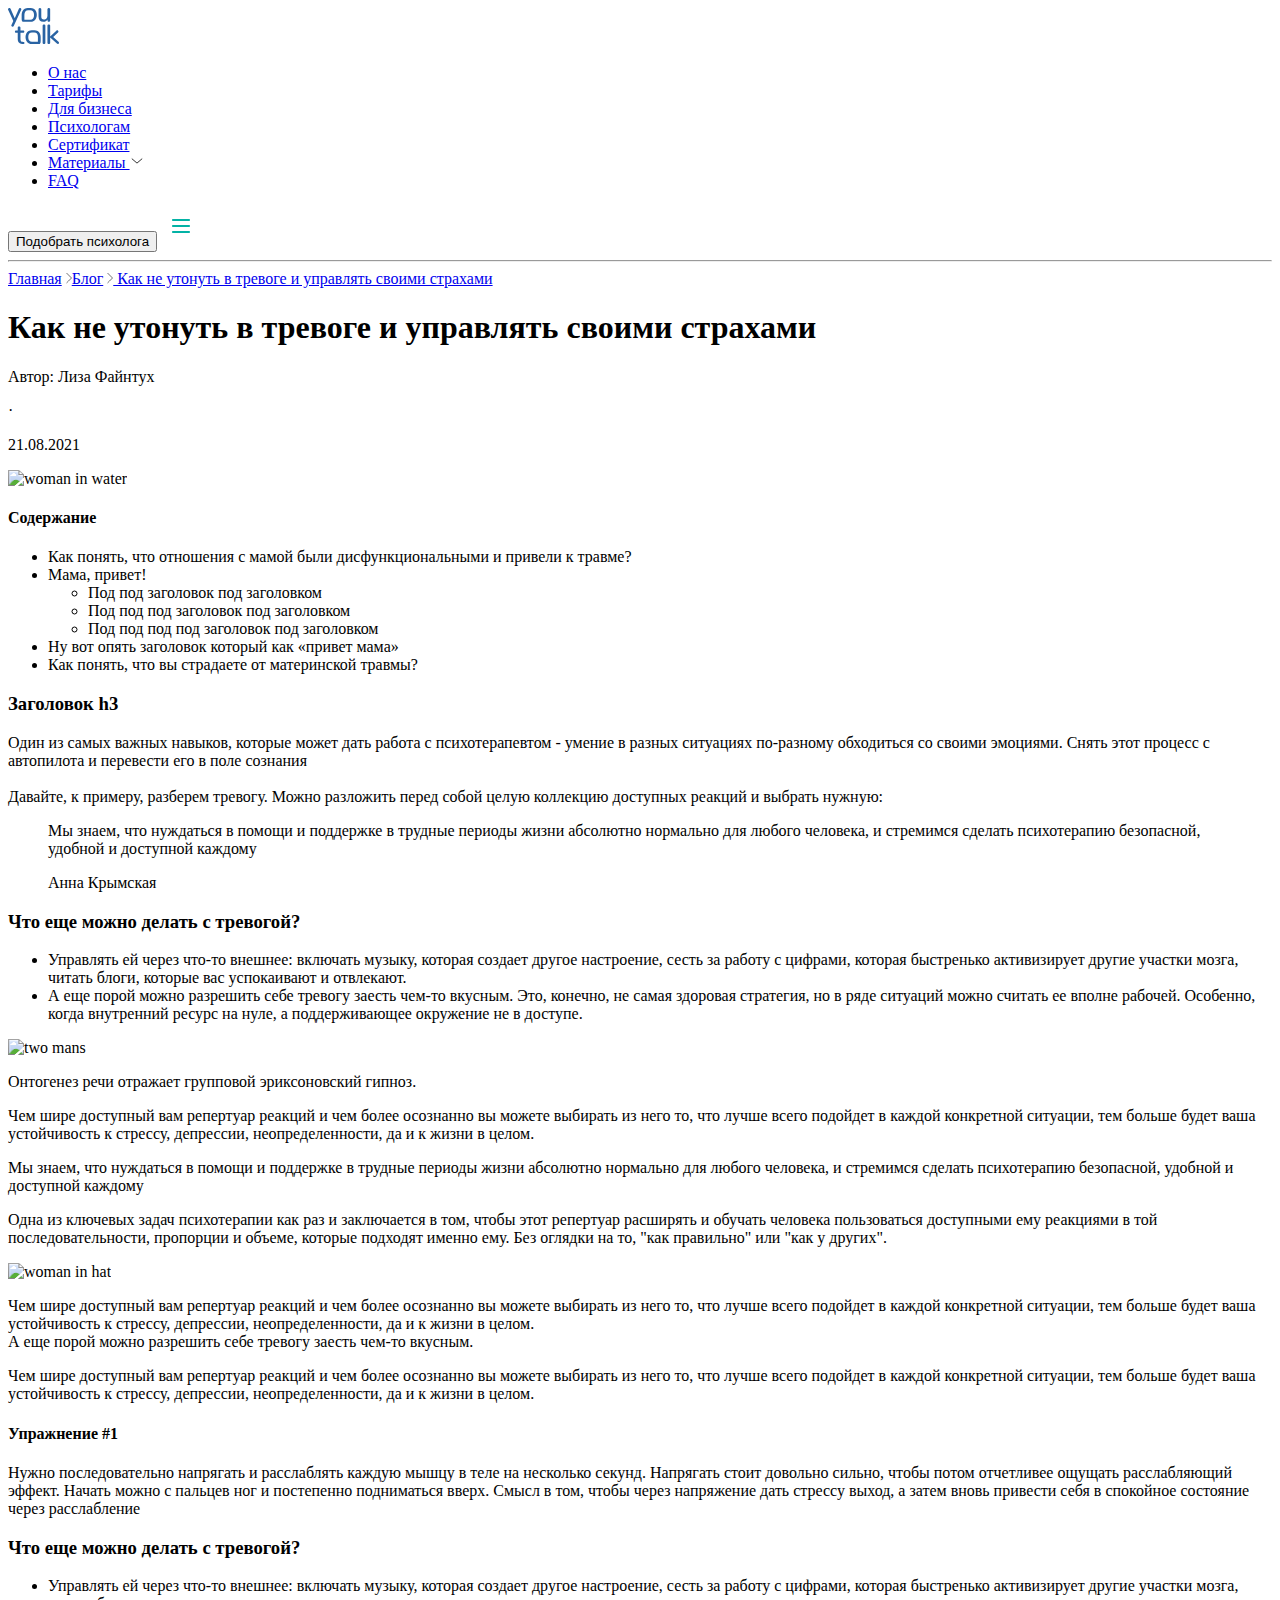
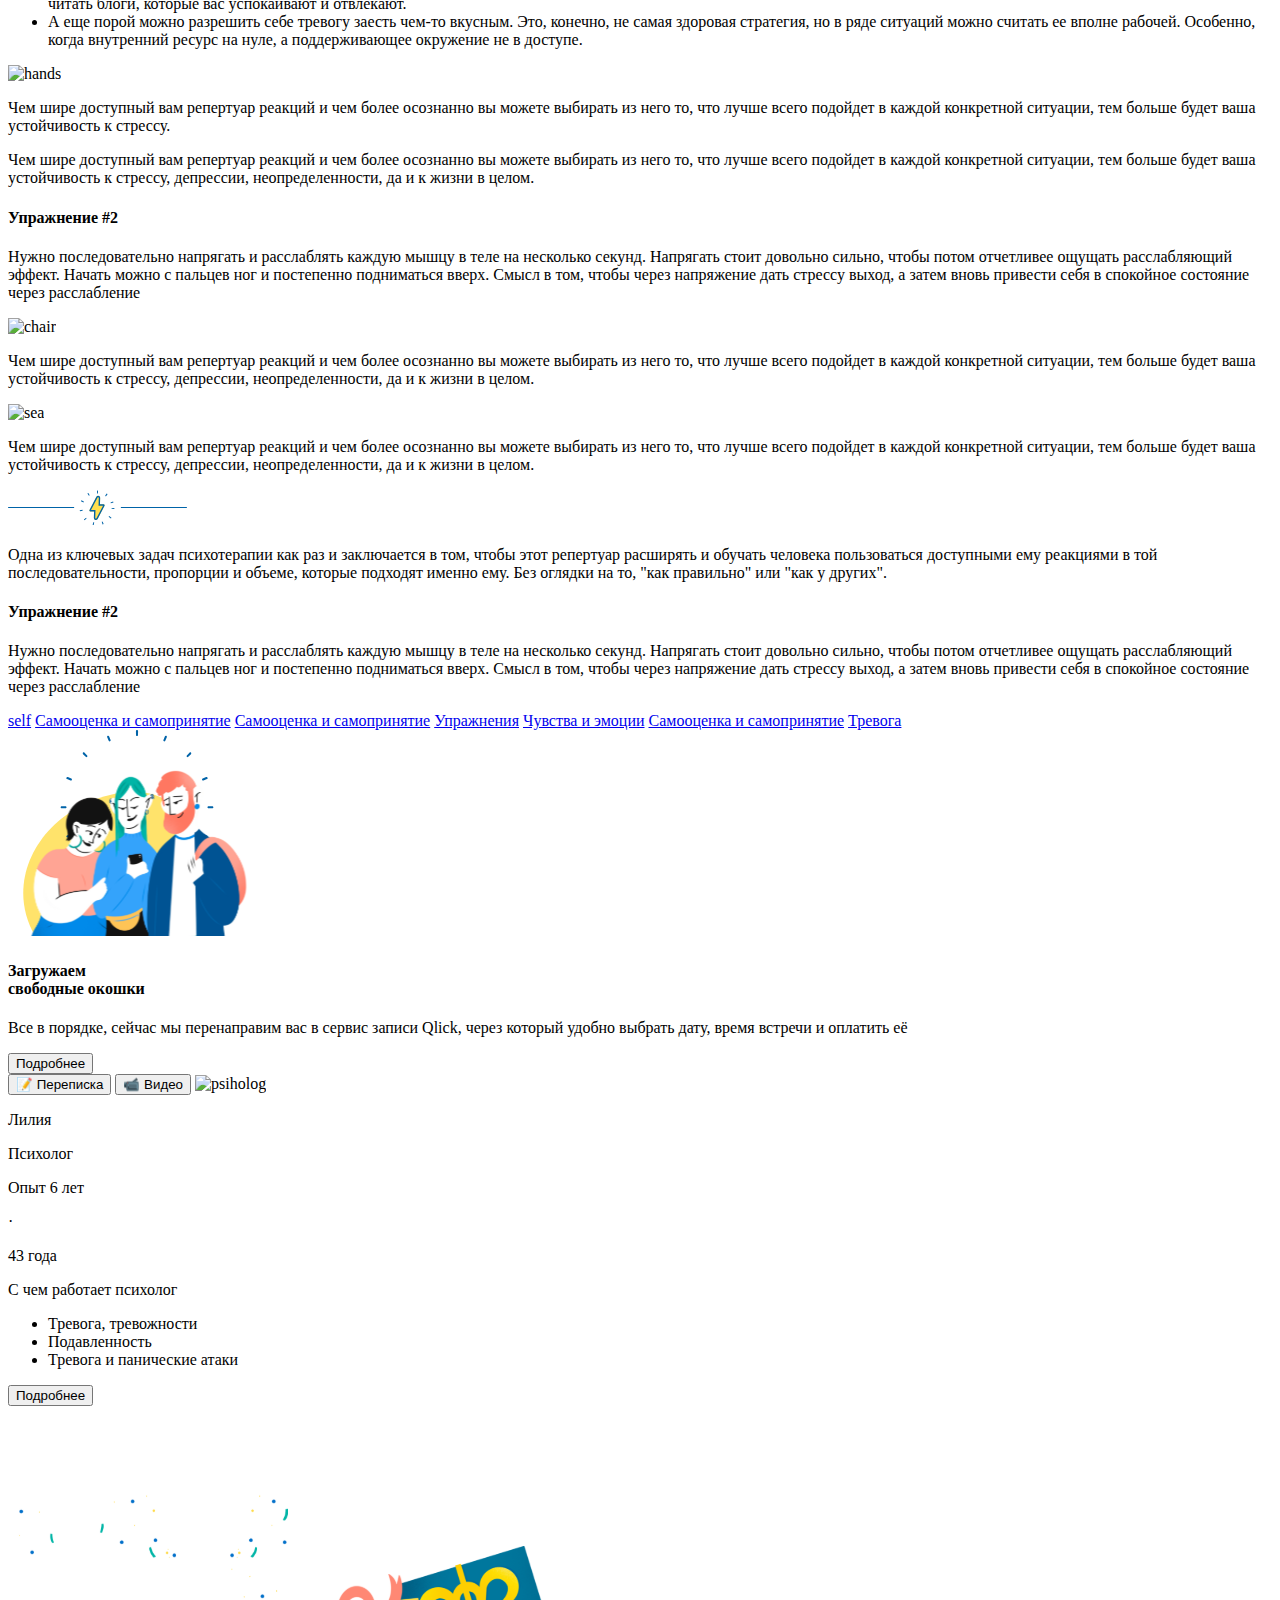
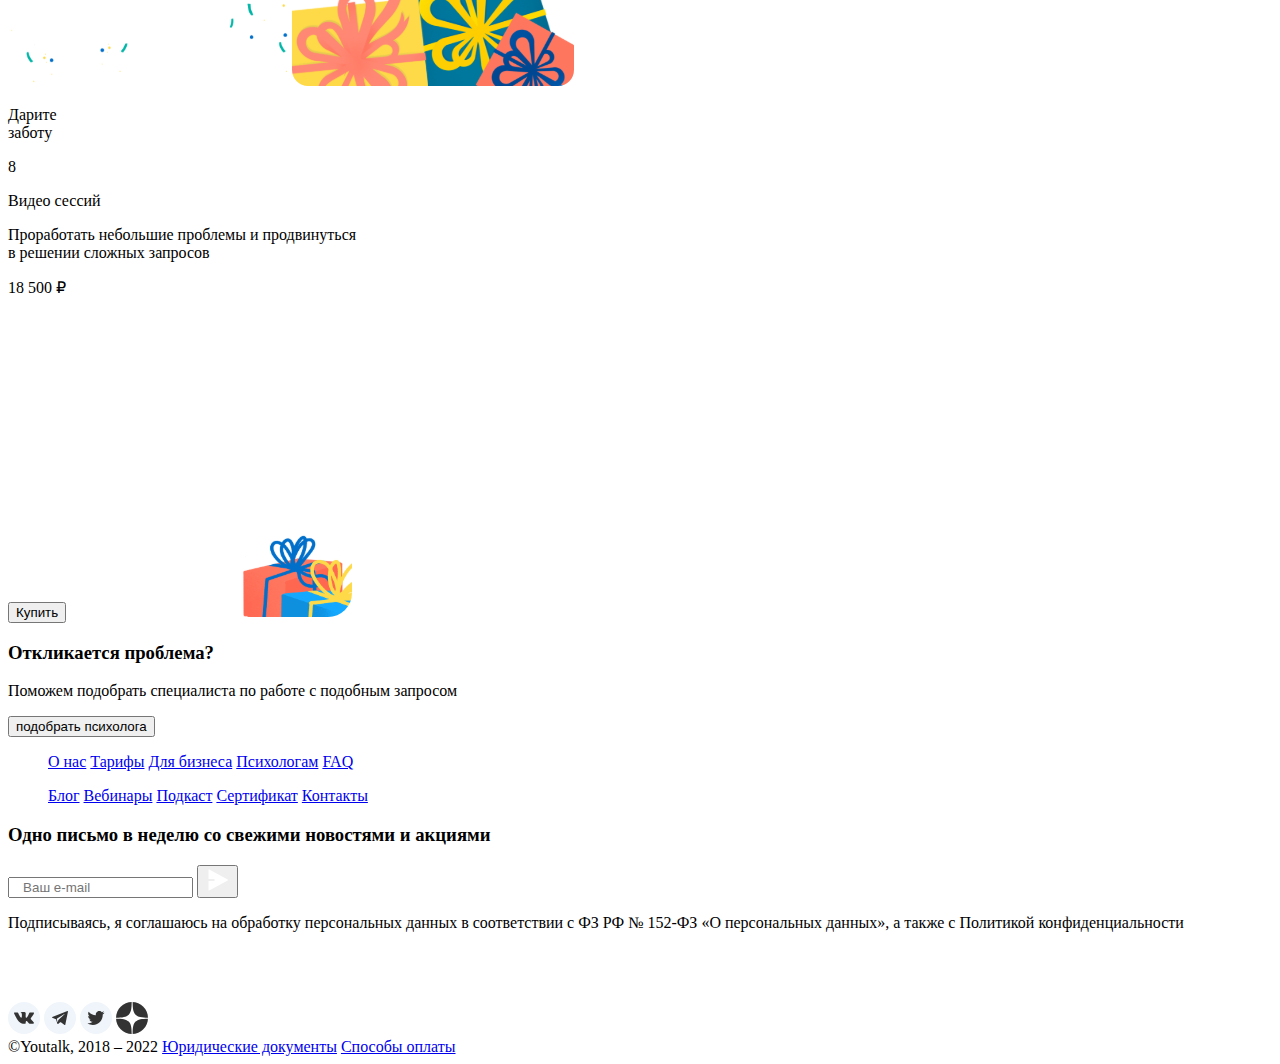
==== pages/statya.html @ c56536a3 "Add files via upload" ====
<!DOCTYPE html>
<html lang="ru">
<head>
    <meta charset="UTF-8" />
    <title>Статья</title>
    <link rel="stylesheet" href="../css/statya.css">
                                            <!--шрифт-->
    <link rel="preconnect" href="https://fonts.googleapis.com">
    <link rel="preconnect" href="https://fonts.gstatic.com" crossorigin>
    <link href="https://fonts.googleapis.com/css2?family=Montserrat:ital,wght@0,100..900;1,100..900&display=swap" rel="stylesheet">
    <meta name="viewport" content="width=device-width, initial-scale=1">
</head>
<body class="layout">
    <div class="header">
        <div class="header__left">
            <a class="header__left-logo" href="index.html"><img src="../images/logo.svg" alt="logo"></a>
        </div>
            <nav class="header__middle">
            <ul class="header__middle-nav">
                <li class="header__middle-active"><a class="header__middle-link" href="#">О нас</a>
                <li class="header__middle-active"><a class="header__middle-link" href="#">Тарифы</a>
                <li class="header__middle-active"><a class="header__middle-link" href="#">Для бизнеса</a>
                <li class="header__middle-active"><a class="header__middle-link" href="#">Психологам</a>
                <li class="header__middle-active"><a class="header__middle-link" href="#">Сертификат</a>
                <li class="header__middle-active"><a class="header__middle-link" href="#">Материалы <img src="../images/morearrow.svg" alt="arrowdown"></a>
                <li class="header__middle-active"><a class="header__middle-link" href="#">FAQ</a>
            </ul>
            </nav>
        <div class="header__right">
            <button class="header__right-buttondesktop">Подобрать психолога</button>
            <img class="header__right-burger" src="../images/headerbutton-right.svg" alt="burger" href="#">
        </div>
    </div>
        <hr class="header__line-hr">
    
                                            <!--Основной контент-->
    <main class="mainblock">
        <div class="mainblock__left">
            <div class="mainblock__chosedpage">
                <a class="mainblock__chosedpage-link" href="#">Главная</a> <img class="mainblock__chosedpage-arrow" src="../images/arrow.svg" alt="arrow"><a class="mainblock__chosedpage-link" href="#">Блог</a> <img class="mainblock__chosedpage-arrow" src="../images/arrow.svg" alt="arrow"><a class="mainblock__chosedpage-link" href="#"> Как не утонуть в тревоге и управлять своими страхами</a>
                </div>
                <h1 class="mainblock__title">Как не утонуть в тревоге и управлять своими страхами</h1>
                <div class="mainblock__author-date"><p class="mainblock__author">Автор: Лиза Файнтух</p>&middot;<p class="mainblock__date">21.08.2021</p></div>
                <img class="mainblock__image-big" src="https://s3-alpha-sig.figma.com/img/b7dc/ad34/9157d46c6d119db1539be8ec7f399305?Expires=1737936000&Key-Pair-Id=APKAQ4GOSFWCVNEHN3O4&Signature=MaXe4kI48MOLusGzrpqMV09dfLAtDIn9Ypi-tlJaXKX1hdBeKm~NU2KPK5ReN4MmIrsgSlzJ16olAntjgfHMU9DfdBqUTJHBfMz79FjBKJryUAC1vlWZQwj8r4sntdN-eEY4PQRfW4A7Xt2owKxszsqH7Rh~cFqtzUuuAi5fJW6HyddvkqEZrDMfn~M7o8W~cC6gXaM4ISZ2c4FCqy~lqdmZhPiVToW7bqSZHO9SQeD4PoU9g6fWEK0QL9MaTiyKAgJilA-WvhlqFTGLmdr72MeU-lkm~Ra11FMhR1MfnovPeH-EnV6NnKx-f0h-eT~78a703XEUr-XOiZc1QGG3PA__" alt="woman in water">
                <div class="mainblock__list">
                    <h4 class="mainblock__list-title">Содержание</h4>
                    <ul class="mainblock__list-items">
                        <li class="mainblock__list-item">Как понять, что отношения с мамой были дисфункциональными и привели к травме?</li>
                        <li class="mainblock__list-item">Мама, привет!</li>
                        <ul class="mainblock__list-items-low">
                            <li class="mainblock__list-item-low">Под под заголовок под заголовком</li>
                                <li class="mainblock__list-item-low">Под под под заголовок под заголовком</li>
                                    <li class="mainblock__list-item-low">Под под под под заголовок под заголовком</li>
                        </ul>
                        <li class="mainblock__list-item">Ну вот опять заголовок который как «привет мама»</li>
                        <li class="mainblock__list-item">Как понять, что вы страдаете от материнской травмы?</li>
                    </ul>
                </div>
                <div class="mainblock__textblock1">
                    <h3 class="mainblock__textblock-title">Заголовок h3</h3>
                    <p class="mainblock__text">Один из самых важных навыков, которые может дать работа с психотерапевтом - умение в разных ситуациях по-разному обходиться со своими эмоциями.  Снять этот процесс с автопилота и перевести его в поле сознания<br><br>Давайте, к примеру, разберем тревогу. Можно разложить перед собой целую коллекцию доступных реакций и выбрать нужную:</p>
                </div>
                    <blockquote class="mainblock__quote">
                    <!--<img src="../images/quote.svg" alt="quote" class="mainblock__quote-vector">-->
                    <div class="mainblock__quote-text-author">
                        <p class="mainblock__quote-text">Мы знаем, что нуждаться в помощи и поддержке в трудные периоды жизни абсолютно нормально для любого человека, и стремимся сделать психотерапию безопасной, удобной и доступной каждому</p>
                        <p class="mainblock__quote-author">Анна Крымская</p>
                    </div>
                    </blockquote>
                <div class="mainblock__textblock2">
                    <h3 class="mainblock__textblock-title">Что еще можно делать с тревогой?</h3>
                    <ul class="mainblock__textblock-list">
                        <li class="mainblock__textblock-list-item">Управлять ей через что-то внешнее: включать музыку, которая создает другое настроение, сесть за работу с цифрами, которая быстренько активизирует другие участки мозга, читать блоги, которые вас успокаивают и отвлекают.</li>
                        <li class="mainblock__textblock-list-item">А еще порой можно разрешить себе тревогу заесть чем-то вкусным. Это, конечно, не самая здоровая стратегия, но в ряде ситуаций можно считать ее вполне рабочей. Особенно, когда внутренний ресурс на нуле, а поддерживающее окружение не в доступе.</li>
                    </ul>
                </div>
                <div class="mainblock__imageblock">
                    <img class="mainblock__image-big" src=https://s3-alpha-sig.figma.com/img/5e06/6272/45bb311e38b3a59d87aed3ae396ac101?Expires=1737936000&Key-Pair-Id=APKAQ4GOSFWCVNEHN3O4&Signature=YudC7Z-IfA7eCzWc4mh88mKteo0-n8pYOtRsqChLsx1B5WC~qlH~UJhOgaMsk~XzaMky5wf4Kg0ISZvIbwmrKX0cgVe1PTmbDbcmFK6P1k9MHlLglIu-lch8yYfy6L0dBbrOBYKKJnw6JWQpeRpXMIlEJuuIjiSSSOLUf5Tn02qhHX5fpDajCczjCpGYSFjLKUJRS4psq7WKAnVK7D9uXAfFB~2mStG48hi5pOroFV552tEflHYQLlZQP~PUvVcRyEdbLFhSSmTRNvY0Ehg21h-7Ge1KPWw~TveS8fzlLDS9j1TFYpXVciUvrjhf6VFe0k1oVsooFk5u12jDPwOGpg__ alt="two mans">
                    <p class="mainblock__imageblock-under">Онтогенез речи отражает групповой эриксоновский гипноз.</p>
                </div>
            <div class="mainblock__bigblock">
                <p>Чем шире доступный вам репертуар реакций и чем более осознанно вы можете выбирать из него то, что лучше всего подойдет в каждой конкретной ситуации, тем больше будет ваша устойчивость к стрессу, депрессии, неопределенности, да и к жизни в целом.</p>
                <div class="mainblock__bigblock-withbackground">
                    <p class="mainblock__bigblock-withbackground-text">Мы знаем, что нуждаться в помощи и поддержке в трудные периоды жизни абсолютно нормально для любого человека, и стремимся сделать психотерапию безопасной, удобной и доступной каждому</p>
                </div>
                <p>Одна из ключевых задач психотерапии как раз и заключается в том, чтобы этот репертуар расширять и обучать человека пользоваться доступными ему реакциями в той последовательности, пропорции и объеме, которые подходят именно ему. Без оглядки на то, "как правильно" или "как у других".</p>
                <div class="mainblock__bigblock-imagetext">
                    <img class="mainblock__bigblock-imagetext-image" src="https://s3-alpha-sig.figma.com/img/258b/c611/daedaf1b11e93944e3f66504bb646368?Expires=1737936000&Key-Pair-Id=APKAQ4GOSFWCVNEHN3O4&Signature=Tp39RVFBjEzwq1M-~G8-OsKy40NE35HfWCB7kf3shrrl6zZWNbYvSn2Mfp9W2eChgYgYOuinrBA0ks~bUyct~5kOEPIrI8dkuB8lXsp7YbqWpSjw6zMs6paAqIfoeWMrwVU2a7kImr0SBah2dMTCY7BtzgOoqPOMllXLK4bFUN~9fC1HrjXP06BpR18jNRDOGjwP9aYrwFBcHS2x2sORXOkR~sSi1EnKCNc~E9PU9gUyLrhzcTvJCwfsG-40NagZ4Nq~8oxFmbfHEaWbs2HFrh5kt~LSazQRPpS4cPinHO7JC0baoS5xcLfg4Qc3pRv1IuO1Gz8qBmq03YHi~qCHZA__" alt="woman in hat">
                    <p>Чем шире доступный вам репертуар реакций и чем более осознанно вы можете выбирать из него то, что лучше всего подойдет в каждой конкретной ситуации, тем больше будет ваша устойчивость к стрессу, депрессии, неопределенности, да и к жизни в целом.<br>А еще порой можно разрешить себе тревогу заесть чем-то вкусным.</p>
                </div>
                <p>Чем шире доступный вам репертуар реакций и чем более осознанно вы можете выбирать из него то, что лучше всего подойдет в каждой конкретной ситуации, тем больше будет ваша устойчивость к стрессу, депрессии, неопределенности, да и к жизни в целом.</p>
                <div class="mainblock__bigblock-exercise">
                    <h4 class="mainblock__bigblock-exercise-title">Упражнение #1</h4>
                    <p>Нужно последовательно напрягать и расслаблять каждую мышцу в теле на несколько секунд. Напрягать стоит довольно сильно, чтобы потом отчетливее ощущать расслабляющий эффект. Начать можно с пальцев ног и постепенно подниматься вверх. Смысл в том, чтобы через напряжение дать стрессу выход, а затем вновь привести себя в спокойное состояние через расслабление</p>
                </div>    
                <div class="mainblock__textblock2">
                    <h3 class="mainblock__textblock-title">Что еще можно делать с тревогой?</h3>
                    <ul class="mainblock__textblock-list">
                        <li class="mainblock__textblock-list-item">Управлять ей через что-то внешнее: включать музыку, которая создает другое настроение, сесть за работу с цифрами, которая быстренько активизирует другие участки мозга, читать блоги, которые вас успокаивают и отвлекают.</li>
                        <li class="mainblock__textblock-list-item">А еще порой можно разрешить себе тревогу заесть чем-то вкусным. Это, конечно, не самая здоровая стратегия, но в ряде ситуаций можно считать ее вполне рабочей. Особенно, когда внутренний ресурс на нуле, а поддерживающее окружение не в доступе.</li>                        </ul>
                </div>
                <div class="mainblock__bigblock-imagetext">
                    <img class="mainblock__bigblock-imagetext-image" src="https://s3-alpha-sig.figma.com/img/c729/bc0b/e4df8dd6ab85b3e9bbf4c4f039c334bd?Expires=1737936000&Key-Pair-Id=APKAQ4GOSFWCVNEHN3O4&Signature=ol2ACowLO6GIRjeOYXwKeroSyLO4yfoSEWq1LxD~f8tKVzmMRpXRzFBL5P8kLVhmq~gSK3vbbjsHzUJ~7w3l06PVip7ewiEq9iT-fZkYV4Ay3b5ovJS2OsaTw2TiW-QFTUDhzptBE7jua~riTZwAXT5ji2-QElSbvH6u3FXCYfyC1KRCEv1AcIBeg9p09lujqA9o9hq3l0KLMYOBHQP0NUiDvn~JofrCKkCINRQnJq878ld-go0ien2KlWQxpTDHmBhU9iPg2QwEAu7t8GEdfIDc8x2eQMm5XjpYFub4DOTvesARBtTup~pFG9A7ThI-RLHEHkKg0oOAtUpHpdCovA__" alt="hands">
                    <p>Чем шире доступный вам репертуар реакций и чем более осознанно вы можете выбирать из него то, что лучше всего подойдет в каждой конкретной ситуации, тем больше будет ваша устойчивость к стрессу.</p>
                </div>
                <p>Чем шире доступный вам репертуар реакций и чем более осознанно вы можете выбирать из него то, что лучше всего подойдет в каждой конкретной ситуации, тем больше будет ваша устойчивость к стрессу, депрессии, неопределенности, да и к жизни в целом.</p>
                <div class="mainblock__bigblock-exercise">
                    <h4 class="mainblock__bigblock-exercise-title">Упражнение #2</h4>
                    <p>Нужно последовательно напрягать и расслаблять каждую мышцу в теле на несколько секунд. Напрягать стоит довольно сильно, чтобы потом отчетливее ощущать расслабляющий эффект. Начать можно с пальцев ног и постепенно подниматься вверх. Смысл в том, чтобы через напряжение дать стрессу выход, а затем вновь привести себя в спокойное состояние через расслабление</p>
                </div>
                <div class="mainblock__bigblock-imagetext2">
                    <div class="mainblock__bigblock-imagetext2-contaner">
                        <img class="mainblock__bigblock-imagetext2-image" src="https://s3-alpha-sig.figma.com/img/d23c/63bc/20f5d70c753b9c7fe51259bb4720c0fc?Expires=1737936000&Key-Pair-Id=APKAQ4GOSFWCVNEHN3O4&Signature=UHirLVvRh8CaAJ-veYvF5h5ABYDJGuJgvweNjrMS4qGJVQlbq~1wePYM-27Q1k8LnZr06jq892Ntum~Ha6WLWOqYhi1FdtFcLUtE4DzsbvMX1Q8BhQs45YsrWJl2XSeBk0BipudHFSr68ysJVr6M-7mBqXNDwC2DIl~zSFJP05NkxIArOt2cDF-NanFsDpK66MjlsngkCRaqx9K5Cgs4lXL61Gy80oIoOKx-7AdB8lY4~uW5LEMXQa-YTYR3PasmiAbRhvHsMO9lYJbz-sAM7IPAZYIjTre5PPMB6a7O5craBzvifoPNaynOv7y52S50YmhmvgCsZs0Cy3zBNRe5ww__" alt="chair">
                        <p>Чем шире доступный вам репертуар реакций и чем более осознанно вы можете выбирать из него то, что лучше всего подойдет в каждой конкретной ситуации, тем больше будет ваша устойчивость к стрессу, депрессии, неопределенности, да и к жизни в целом.</p>
                    </div>
                    <div class="mainblock__bigblock-imagetext2-contaner">
                        <img class="mainblock__bigblock-imagetext2-image" src="https://s3-alpha-sig.figma.com/img/ee55/756c/477028f1748af55c8f62a86e4b6fc38f?Expires=1737936000&Key-Pair-Id=APKAQ4GOSFWCVNEHN3O4&Signature=[base64]~OP1eoo2S9oLEIHZrA-NNIfTEwS5w57iuDYXLyHC6imom1EHzJUHic6Hkn33Om~mEIH1CMKy-tz-K4x-Cq4ysYmjk3PUW1EGVixtyaAptoL2it6GB2jZSk-ezA~xQ1gw__" alt="sea">
                        <p>Чем шире доступный вам репертуар реакций и чем более осознанно вы можете выбирать из него то, что лучше всего подойдет в каждой конкретной ситуации, тем больше будет ваша устойчивость к стрессу, депрессии, неопределенности, да и к жизни в целом.</p>
                    </div>
                </div>
                <img class="mainblock__bigblock-molniya" src="../images/molniya.svg" alt="molniya">
                <p>Одна из ключевых задач психотерапии как раз и заключается в том, чтобы этот репертуар расширять и обучать человека пользоваться доступными ему реакциями в той последовательности, пропорции и объеме, которые подходят именно ему. Без оглядки на то, "как правильно" или "как у других".</p>
                <div class="mainblock__bigblock-exercise" id="mainblock__bigblock-exercise2">
                    <h4 class="mainblock__bigblock-exercise-title">Упражнение #2</h4>
                    <p>Нужно последовательно напрягать и расслаблять каждую мышцу в теле на несколько секунд. Напрягать стоит довольно сильно, чтобы потом отчетливее ощущать расслабляющий эффект. Начать можно с пальцев ног и постепенно подниматься вверх. Смысл в том, чтобы через напряжение дать стрессу выход, а затем вновь привести себя в спокойное состояние через расслабление</p>
                </div>
                <div class="mainblock__bigblock-categories-contaner">
                    <a class="mainblock__bigblock-categories" href="#">self</a>
                    <a class="mainblock__bigblock-categories" href="#">Самооценка и самопринятие</a>
                    <a class="mainblock__bigblock-categories" href="#">Самооценка и самопринятие</a>
                    <a class="mainblock__bigblock-categories" href="#">Упражнения</a>
                    <a class="mainblock__bigblock-categories" href="#">Чувства и эмоции</a>
                    <a class="mainblock__bigblock-categories" href="#">Самооценка и самопринятие</a>
                    <a class="mainblock__bigblock-categories" href="#">Тревога</a>
                </div>
            </div>
        </div>
        <div class="mainblock__right">
            <div class="mainblock__right-side-container">
                <div class="mainblock__right-side1">
                    <div class="mainblock__right-side1-container">
                    <img class="mainblock__right-side1-image" src="../images/sidebarhumans.svg" alt="sidebar humans vector">
                    <div class="mainmlock__right-side1-textblock">
                        <h4 class="mainblock__right-side1-title">Загружаем<br>свободные окошки</h4>
                        <p>Все в порядке, сейчас мы перенаправим вас в сервис записи Qlick, через который удобно выбрать дату,  время встречи и оплатить её</p>
                    </div>
                    <button class="mainblock__right-side1-button">Подробнее</button>
                </div>
                </div>    
                <div class="mainblock__right-side2">
                    <button class="mainblock__right-side2-topbutton-1">&#128221; Переписка</button>
                    <button class="mainblock__right-side2-topbutton-2">	&#128249; Видео</button>
                    <img class="mainblock__right-side2-image" src="https://s3-alpha-sig.figma.com/img/20ac/c47b/ecd196f9fa68245668cc21c078b433cb?Expires=1737936000&Key-Pair-Id=APKAQ4GOSFWCVNEHN3O4&Signature=Y6~odbDGRUH4LFO8x1Hdj~9YvFE5Ray1nchNciqYh03Q1fj3ePTfMDu2wgJt8-7dw3RalcN1upID1sDdk0f-xTO1S4DONH1VCrLudzMu7NTy19gTk4Mla3ReVyuJeIrI4vMaZadRFEGnMzhUHaT2g95xI8nvflbGBVS~1~yLYu~EBjLvdPvFIZLVcOjc7j2-Km8qnVuJvRMXK-VgeT5fLLN7rUaeY17nurfzfX82U4SYYF-gOcQfsc9InDjaF5lYJwQw5pPVhBWZA40KMdVwOqFJEpS~yZ8zq3mwvZUnqH6PE1Vj06f7agj2W2BRyOK~6HKcLx8f-M8KcGSOXDbjqQ__" alt="psiholog">
                        <p class="mainblock__right-side2-name">Лилия</p>
                        <p class="mainblock__right-side2-role">Психолог</p>
                        <div class="mainblock__right-side2-experience-container"><p class="mainblock__right-side2-experience">Опыт 6 лет</p>&middot;<p class="mainblock__right-side2-experience">43 года</p></div>
                    <div class="mainblock__right-side2-list">
                        <p class="mainblock__right-side2-list-title">С чем работает психолог</p>
                        <ul class="mainblock__right-side2-list-items">
                            <li class="mainblock__right-side2-list-item">Тревога, тревожности</li>
                            <li class="mainblock__right-side2-list-item">Подавленность</li>
                            <li class="mainblock__right-side2-list-item">Тревога и панические атаки</li>
                        </ul>
                    </div>
                    <button class="mainblock__right-side2-button">Подробнее</button>
                </div>
                <div class="mainblock__right-side3">
                    <img class="mainblock__right-side3-image1" src="../images/sidekonfiti.svg" alt="konfiti">
                    <img class="mainblock__right-side3-image2" src="../images/presentssidetop.svg" alt="presents">
                    <p class="mainblock__right-side3-text">Дарите<br>заботу</p>
                </div>
                <div class="mainblock__right-side4">
                    <div class="mainblock__right-side4-container">
                        <div class="mainblock__right-side4-titleinline"><p class="mainblock__right-side4-8">8</p><p class="mainblock__right-side4-title">Видео сессий</p></div>
                        <p class="mainblock__right-side4-text">Проработать небольшие проблемы и продвинуться<br>в решении сложных запросов</p>
                        <p class="mainblock__right-side4-price">18 500 ₽</p>
                        <button class="mainblock__right-side4-button">Купить</button>
                        <img class="mainblock__right-side4-image" src="../images/presentssidelow.svg" alt="presents low">
                    </div>
                </div>
            </div>
        </div>
        <div class="mainblock__form-container">
        <div class="mainblock__form">
            <h3 class="mainblock__form-title">Откликается проблема?</h3>
            <p class="mainblock__form-text">Поможем подобрать специалиста по работе с подобным запросом</p>
            <button class="mainblock__form-button">подобрать психолога</button>
        </div>
        </div>
    </main>
                                            <!--подвал-->
    <footer class="footer">
        <div class="footer__block">
            <div class="footer__grid">
                <div class="footer__grid-nav">
                    <ul class="footer__nav1">
                        <a class="footer__nav-link" href="#">О нас</a>
                        <a class="footer__nav-link" href="#">Тарифы</a>
                        <a class="footer__nav-link" href="#">Для бизнеса</a>
                        <a class="footer__nav-link" href="#">Психологам</a>
                        <a class="footer__nav-link" href="#">FAQ</a>
                    </ul>
                    <ul class="footer__nav2">
                        <a class="footer__nav-link" href="#">Блог</a>
                        <a class="footer__nav-link" href="#">Вебинары</a>
                        <a class="footer__nav-link" href="#">Подкаст</a>
                        <a class="footer__nav-link" href="#">Сертификат</a>
                        <a class="footer__nav-link" href="#">Контакты</a>
                    </ul>
                </div>
                <div class="footer__grid-email">
                    <div class="footer__email">
                        <h3 class="footer__email-title">Одно письмо в неделю со свежими новостями и акциями</h3>
                        <form class="footer__email-inputs">
                            <input class="footer__email-input" name="email" type="email" placeholder="   Ваш e-mail">
                            <button class="footer__email-button" type="button"> <img class="footer__email-button-img" src="../images/emailbutton.svg" alt="button"></button>
                        </form>
                        <p class="footer__email-text">Подписываясь, я соглашаюсь на обработку персональных данных в соответствии с ФЗ РФ № 152-ФЗ «О персональных данных», а также с Политикой конфиденциальности</p>
                    </div>
                </div>
                <div class="footer__grid-socials">
                    <div class="footer__socials">
                        <img class="footer__socials-logo" id="skolkovo" src="../images/skolkovo.svg" alt="skolkovo" href="#">
                        <div class="footer__socials-icons">
                        <img class="footer__socials-logo" src="../images/vk.svg" alt="vk" href="#">
                        <img class="footer__socials-logo" src="../images/tg.svg" alt="telegram" href="#">
                        <img class="footer__socials-logo" src="../images/twit.svg" alt="twitter" href="#">
                        <img class="footer__socials-logo" src="../images/dzen.svg" alt="dzen" href="#">
                    </div>       
                </div>
            </div>
            <div class="footer__copyright">
                    <a class="footer__copyright-link">©Youtalk, 2018 – 2022</a>
                    <a class="footer__copyright-link" href="#">Юридические документы</a>
                    <a class="footer__copyright-link" href="#">Способы оплаты</a>
            </div>
        </div>
    </footer>
</body>
</html>
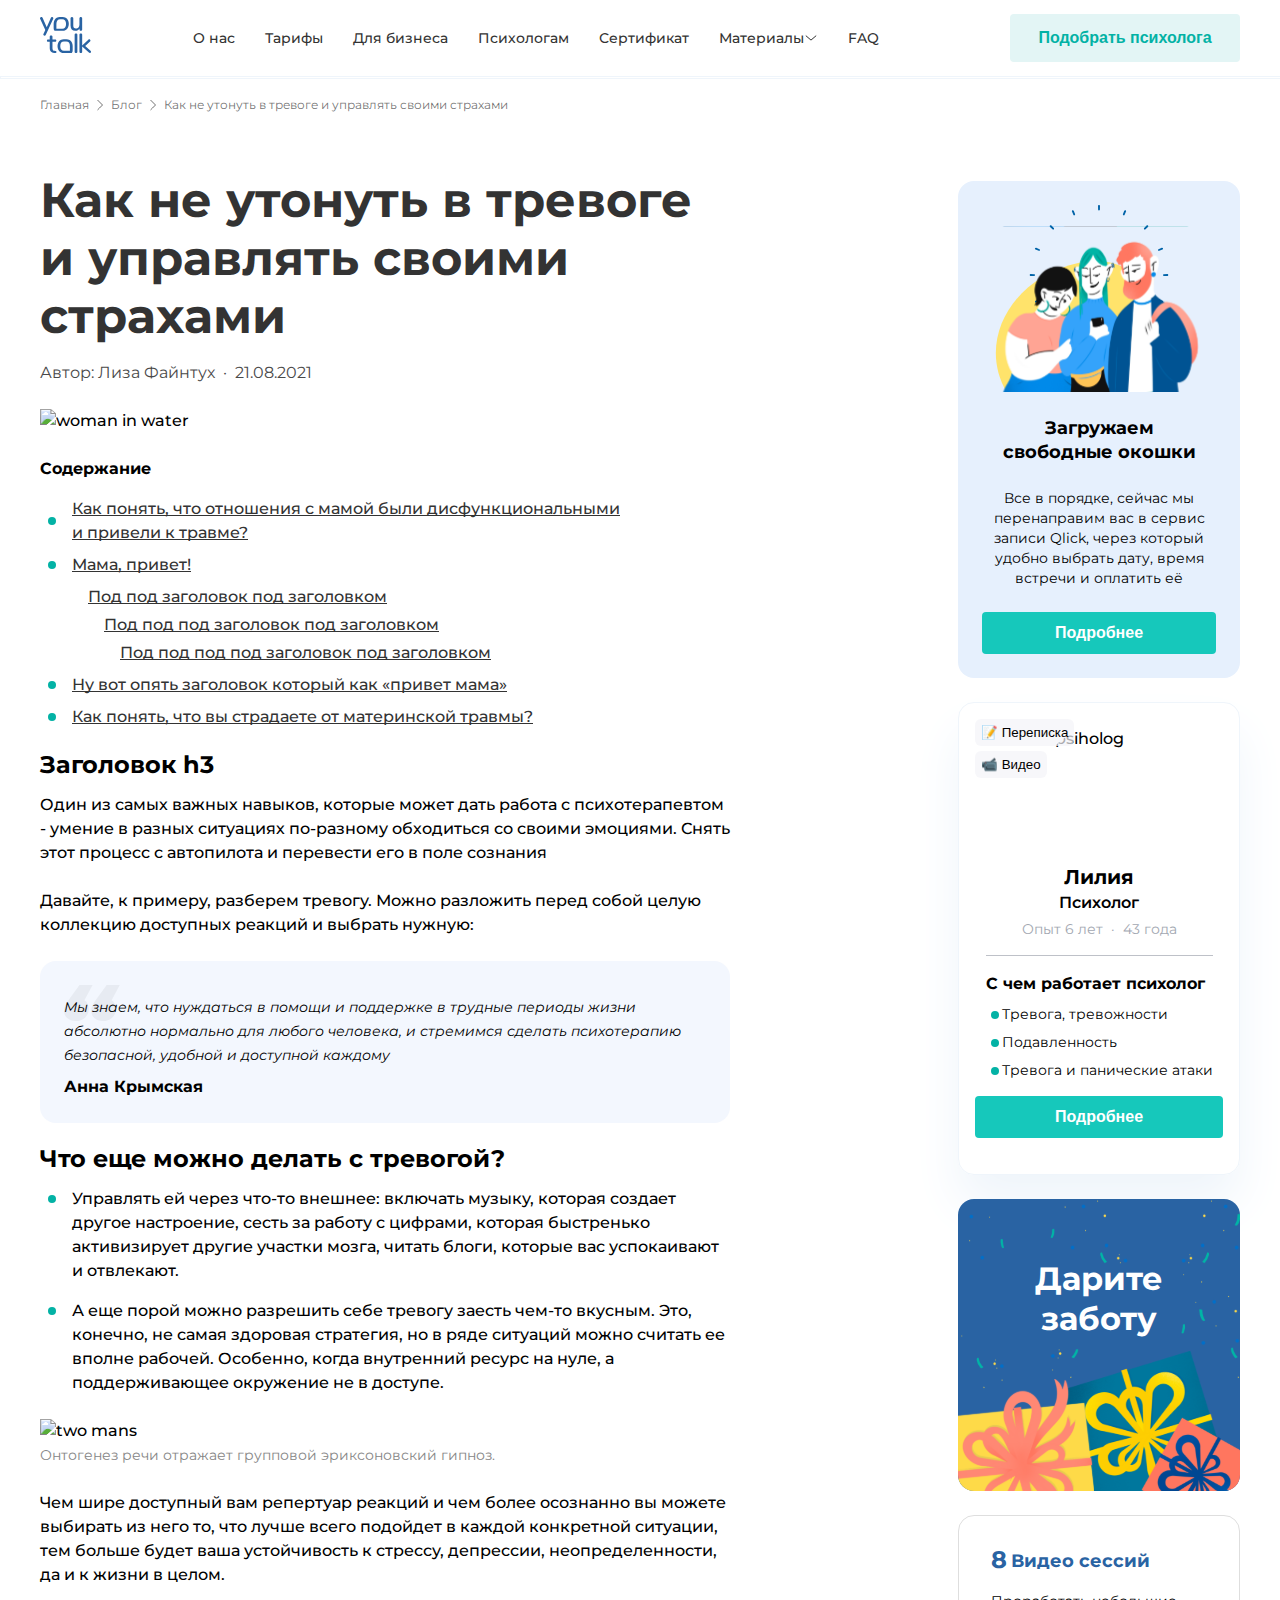
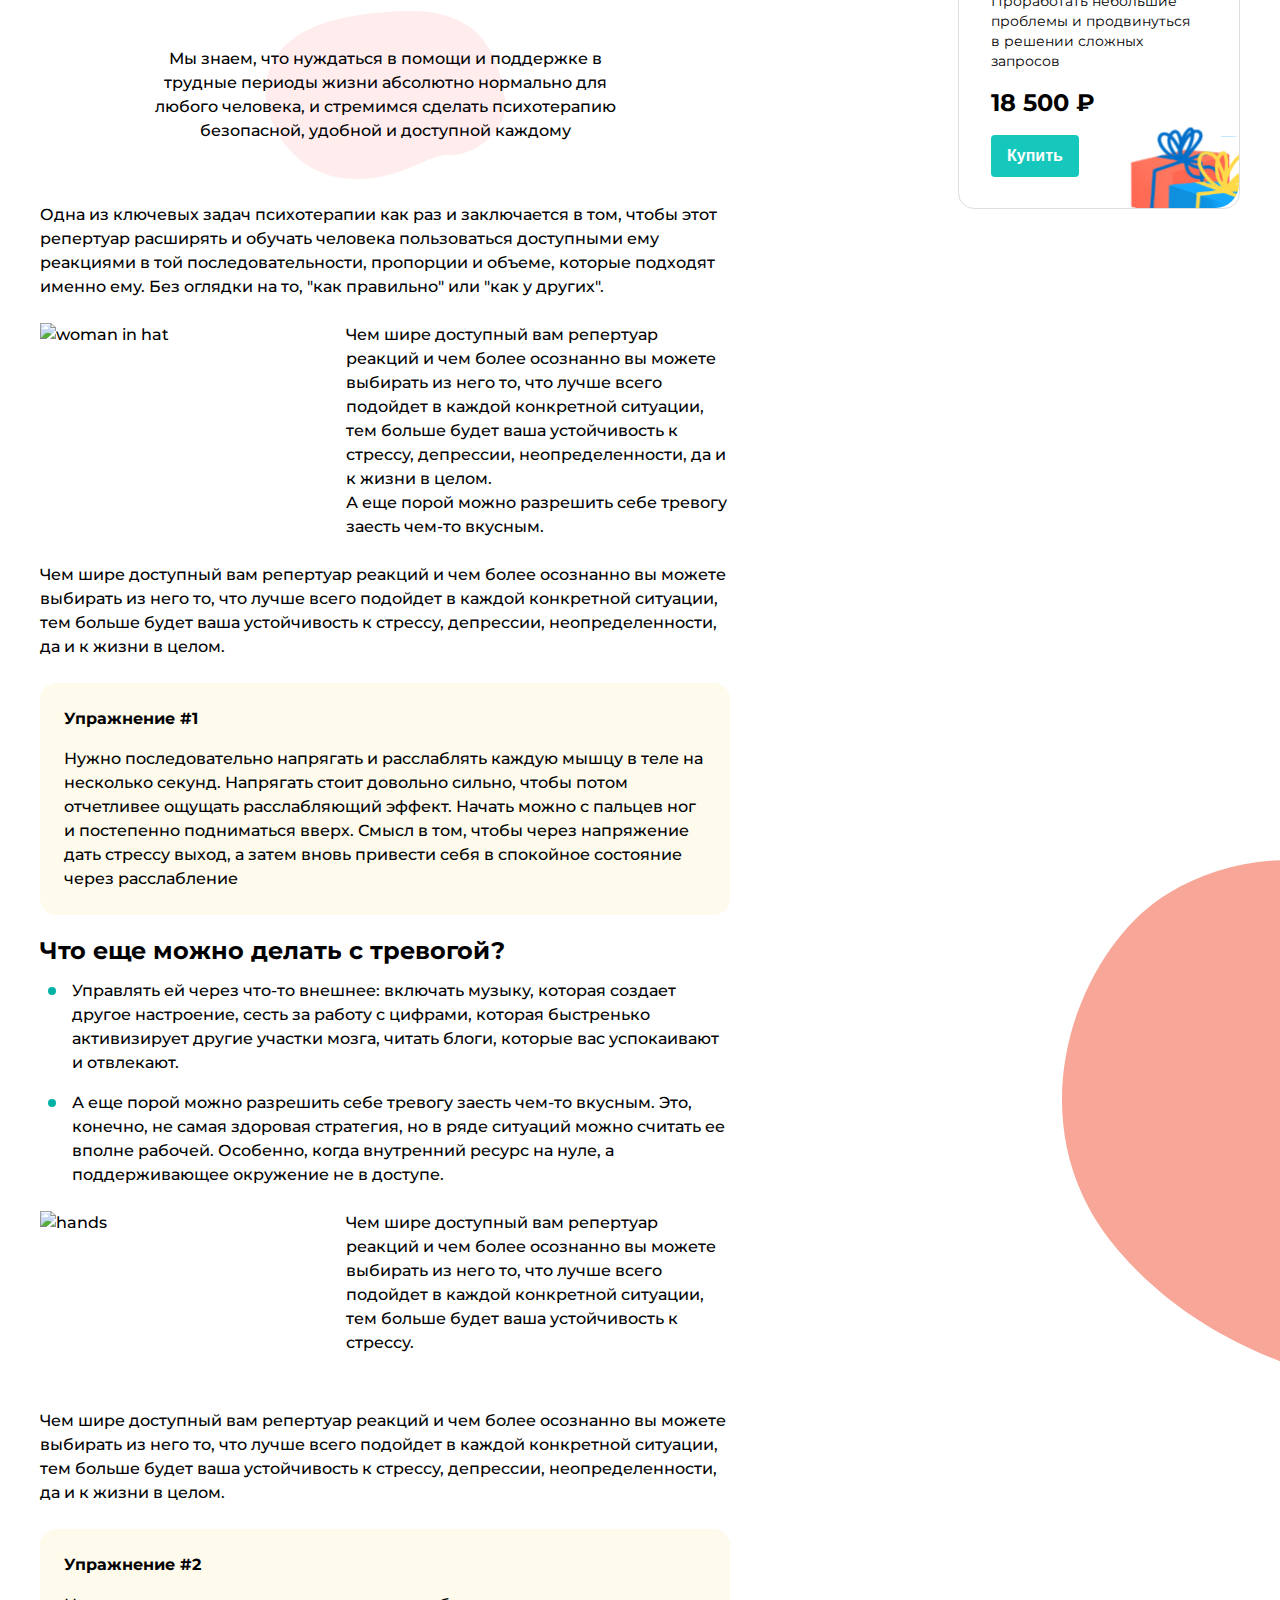
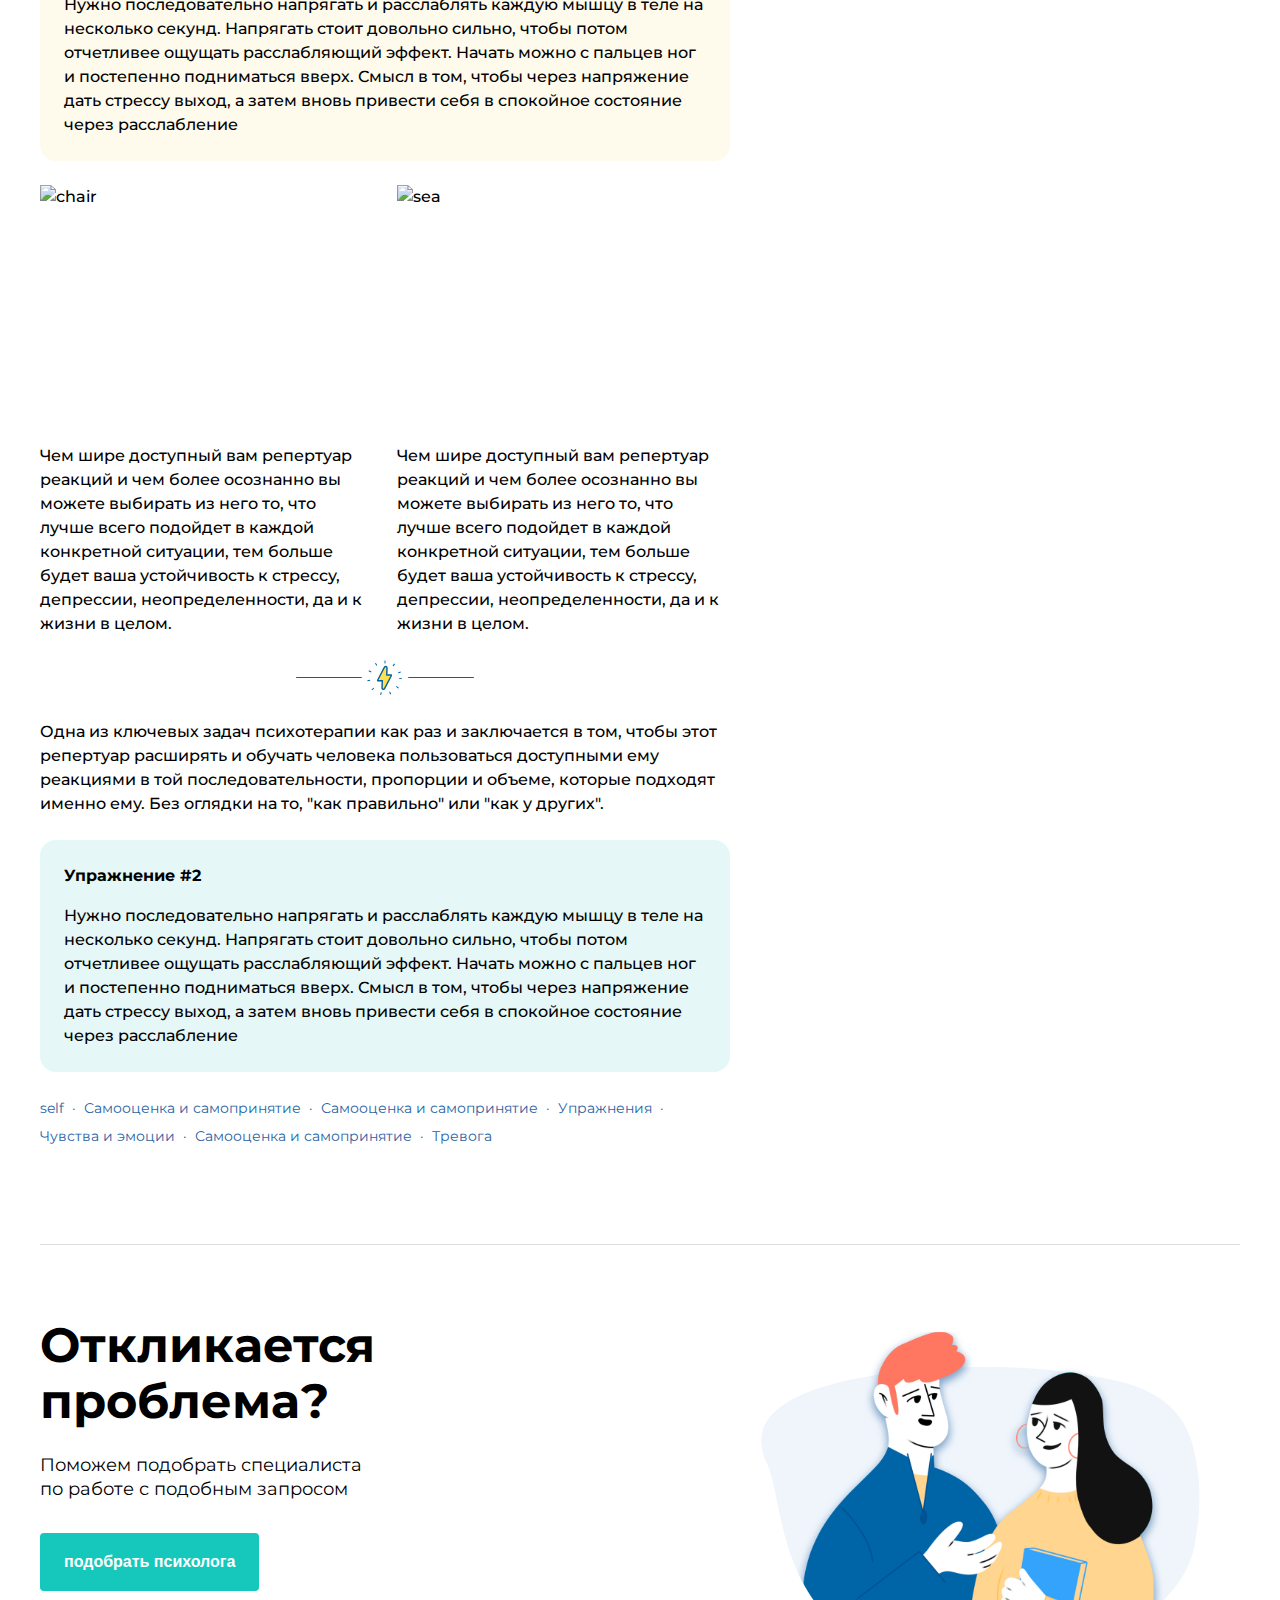
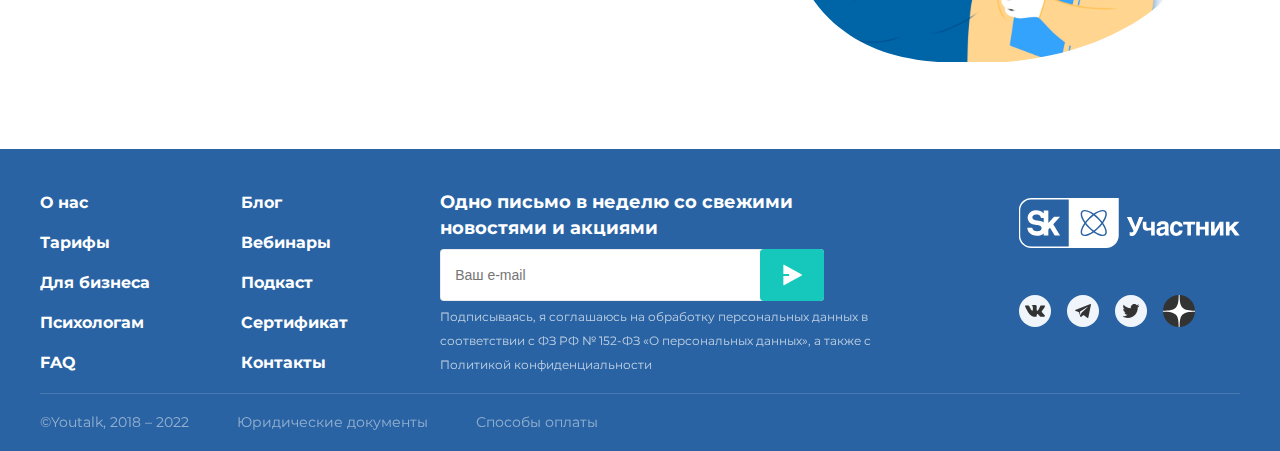
==== commit 78897744: "Add files via upload" ====
--- a/pages/statya.html
+++ b/pages/statya.html
@@ -11,26 +11,26 @@
     <meta name="viewport" content="width=device-width, initial-scale=1">
 </head>
 <body class="layout">
-    <div class="header">
+    <header class="header">
         <div class="header__left">
             <a class="header__left-logo" href="index.html"><img src="../images/logo.svg" alt="logo"></a>
         </div>
             <nav class="header__middle">
             <ul class="header__middle-nav">
-                <li class="header__middle-active"><a class="header__middle-link" href="#">О нас</a>
-                <li class="header__middle-active"><a class="header__middle-link" href="#">Тарифы</a>
-                <li class="header__middle-active"><a class="header__middle-link" href="#">Для бизнеса</a>
-                <li class="header__middle-active"><a class="header__middle-link" href="#">Психологам</a>
-                <li class="header__middle-active"><a class="header__middle-link" href="#">Сертификат</a>
-                <li class="header__middle-active"><a class="header__middle-link" href="#">Материалы <img src="../images/morearrow.svg" alt="arrowdown"></a>
-                <li class="header__middle-active"><a class="header__middle-link" href="#">FAQ</a>
+                <li class="header__middle-active"><a class="header__middle-link" href="#">О нас</a></li>
+                <li class="header__middle-active"><a class="header__middle-link" href="#">Тарифы</a></li>
+                <li class="header__middle-active"><a class="header__middle-link" href="#">Для бизнеса</a></li>
+                <li class="header__middle-active"><a class="header__middle-link" href="#">Психологам</a></li>
+                <li class="header__middle-active"><a class="header__middle-link" href="#">Сертификат</a></li>
+                <li class="header__middle-active"><a class="header__middle-link" href="#">Материалы <img src="../images/morearrow.svg" alt="arrowdown"></a></li>
+                <li class="header__middle-active"><a class="header__middle-link" href="#">FAQ</a></li>
             </ul>
             </nav>
         <div class="header__right">
             <button class="header__right-buttondesktop">Подобрать психолога</button>
             <img class="header__right-burger" src="../images/headerbutton-right.svg" alt="burger" href="#">
         </div>
-    </div>
+    </header>
         <hr class="header__line-hr">
     
                                             <!--Основной контент-->
--- a/css/statya.css
+++ b/css/statya.css
@@ -0,0 +1,1073 @@
+html, body {
+/*
+*  html5resetcss
+*/
+html,body,div,span,object,iframe,h1,h2,h3,h4,h5,h6,p,blockquote,pre,abbr,address,cite,code,del,dfn,em,img,ins,kbd,q,samp,small,strong,sub,sup,var,b,i,dl,dt,dd,ol,ul,li,fieldset,form,label,legend,table,caption,tbody,tfoot,thead,tr,th,td,article,aside,canvas,details,figcaption,figure,footer,header,hgroup,menu,nav,section,summary,time,mark,audio,video{margin:0;padding:0;border:0;outline:0;font-size:100%;vertical-align:baseline;background:transparent}
+body{line-height:1}
+article,aside,details,figcaption,figure,footer,header,hgroup,menu,nav,section{display:block}
+nav ul{list-style:none}
+blockquote,q{quotes:none}
+blockquote:before,blockquote:after,q:before,q:after{content:none}
+a{margin:0;padding:0;font-size:100%;vertical-align:baseline;background:transparent}
+ins{background-color:#ff9;color:#000;text-decoration:none}
+mark{background-color:#ff9;color:#000;font-style:italic;font-weight:bold}
+del{text-decoration:line-through}
+abbr[title],dfn[title]{border-bottom:1px dotted;cursor:help}
+table{border-collapse:collapse;border-spacing:0}
+hr{display:block;height:1px;border:0;border-top:1px solid #ccc;margin:1em 0;padding:0}
+input,select{vertical-align:middle}}
+body {font-family: montserrat; height: 100%; margin: 0; padding: 0; width: 100%;}
+.layout {
+    display: grid;
+    grid-template-columns: minmax(16px, auto) minmax(288px, 1200px) minmax(16px, auto);
+    grid-template-rows: auto 1px 1fr auto;
+    grid-template-areas: 
+    ". header ."
+    "hr hr hr"
+    ". mainblock ."
+    "footer footer footer";
+    margin: 0;
+    padding: 0;
+    font-size: 16px;
+    font-weight: 500;
+    line-height: 24px;
+    background-image: url(../images/background.svg), url(../images/statyabigbackground.svg), url(../images/statyasmallbackground.svg);
+    background-repeat: no-repeat;
+    background-position-y: 5680px, 2460px, 5269px;
+    background-position-x: center, right, right;
+    background-size: 100vw, (686px 606px), (272px 240px);
+    background-size: cover, auto, auto;
+}
+@media screen and (max-width: 1024px){
+    .layout {
+        background-image: none;
+    }
+}
+p{margin-top: 0;}
+/* Шапка*/
+.header {
+    grid-area: header;
+    display: flex;
+    justify-content: space-between;
+    align-items: center;
+    height: 76px;
+    position: sticky;
+}
+.header__left {
+    margin: 0;
+}
+.header__middle-nav {
+    align-items: center;
+    display: inline-flex;
+    list-style-type: none;
+    flex-wrap: nowrap;
+    justify-items: center;
+}
+.header__middle-active {
+    display: inline-flex;
+    list-style-type: none;
+    text-decoration: none;
+    font-weight: 500;
+    font-size: 14px;
+    margin-right: 30px;
+    align-self: center;
+    justify-items: center;
+}
+@media screen and (max-width: 1024px){
+    .header__middle-active {
+        margin-right: 16px;
+        font-weight: 400;
+    }
+}
+.header__middle-active:nth-last-child {
+    margin-right: 0;
+}
+.header__middle-link {
+    text-decoration: none;
+    color: rgba(51, 51, 51, 1);
+    display: inline-flex;
+    justify-content: center;
+}
+.header__right-buttondesktop {
+    background-color: rgba(227, 245, 245, 1);
+    color: rgba(3, 178, 165, 1);
+    font-size: 16px;
+    font-weight: 700;
+    border: none;
+    border-radius: 4px;
+    width: 230px;
+    height: 48px;
+}
+.header__right-burger {
+    width: 40px;
+    height: 40px;
+}
+@media screen and (min-width: 769px){
+    .header__right-burger {
+        display: none;
+    }
+}
+@media screen and (max-width: 768px){
+    .header__right-buttondesktop {
+        display: none;
+    }
+    .header__middle {
+        display: none;
+    }
+}
+.header__line-hr {
+    grid-area: hr;
+    border: rgba(239, 245, 251, 1) solid 1px;
+    width: 100%;
+    margin: 0;
+}
+/* Основной контент*/
+.mainblock {
+    grid-area: mainblock;
+    margin-top: 16px;
+    display: grid;
+    grid-template-columns: 690px auto;
+}
+@media screen and (max-width: 768px){
+    .mainblock {
+    display: grid;
+    grid-template-rows: auto auto;
+    grid-template-columns: auto;
+    width: 100%;
+    }
+}
+.mainblock__left {
+    grid-area: span 1;
+    display: flex;
+    flex-direction: column;
+    gap: 24px;
+    width: 100%;
+}
+.mainblock__chosedpage {
+    display: inline-flex;
+    align-items: center;
+    gap: 8px;
+    max-width: 90vw;
+    white-space: nowrap;
+    overflow: hidden;
+}
+.mainblock__chosedpage-link {
+    text-decoration: none;
+    color: rgba(51, 51, 51, 0.7);
+    font-size: 12px;
+    font-weight: 400;
+    height: auto;
+    margin-left: 0;
+}
+.mainblock__title {
+    font-weight: 700;
+    font-size: 48px;
+    color: rgba(51, 51, 51, 1);
+    margin-top: 30px;
+    margin-bottom: -8px;
+    line-height: normal;
+}
+.mainblock__author-date {
+    display: flex;
+    gap: 8px;
+    align-content: center;
+    font-size: 14;
+    font-weight: 400;
+    color: rgba(73, 73, 73, 1);
+}
+@media screen and (max-width: 414px){
+    h1.mainblock__title {
+        font-size: 32px;
+    } 
+}
+@media screen and (max-width: 320px){
+    h1.mainblock__title {
+        font-size: 24px;
+    }
+}
+.mainblock__image-big {
+    width: 100%;
+    max-height: 331px;
+    object-fit: cover;
+}
+.mainblock__list {
+    display: flexbox;
+    max-width: 588px;
+    padding: 0;
+    margin-bottom: 0;
+}
+h4 {
+    font-size: 16px;
+    font-weight: 700;
+    margin-bottom: 32px;
+}
+.mainblock__list-items {
+    display: flex;
+    gap: 8px;
+    font-size: 16px;
+    font-weight: 500;
+    text-decoration: underline solid;
+    text-decoration-skip-ink: none;
+    color: rgba(51, 51, 51, 1);
+    flex-direction: column;
+    list-style: none;
+    margin-left: 0;
+    margin-right: auto;
+    margin-top: 16px;
+    padding-left: 24px;
+}
+.mainblock__list-item {
+    position: relative;
+    margin-left: 8px;
+    padding-left: 0;
+    display: inline-block;
+}
+.mainblock__list-item::before {
+    content: "";
+    width: 8px;
+    height: 8px;
+    border-radius: 50%;
+    background-color: rgba(3, 178, 165, 1);
+    position: absolute;
+    left: -24px;
+    top: 50%;
+    transform: translateY(-50%);
+}
+@media screen and (max-width: 1024px){
+    .mainblock__list-item:nth-of-type(n+2):not(:last-child) {
+        display: none; 
+    }
+}
+.mainblock__list-items-low {
+    margin-left: 24px;
+    display: flex;
+    flex-direction: column;
+    gap: 4px;
+}
+.mainblock__list-item-low {
+    list-style: none;
+}
+@media screen and (max-width: 1024px){
+    .mainblock__list-item-low {
+        display: none; 
+    }
+}
+.mainblock__list-item-low:nth-child(2) {
+    margin-left: 16px;
+}
+.mainblock__list-item-low:nth-child(3) {
+    margin-left: 32px;
+}
+.mainblock__textblock-title {
+    font-size: 24px;
+    font-weight: 700;
+    margin-bottom: 16px;
+}
+.mainblock__text {
+    font-size: 16px;
+    font-weight: 500;
+    line-height: 24px;
+}
+.mainblock__quote {
+    background-color: rgba(243, 247, 254, 1);
+    border-radius: 16px;
+    gap: 8px;
+    display: flexbox;
+    background-image: url(../images/quote.svg);
+    background-repeat: no-repeat;
+    background-position: 24px 24px;
+    padding: 24px;
+    padding-top: 34px;
+    margin:0 0;
+    grid-template-rows: 100%;
+}
+.mainblock__quote-text-author {
+    font-size: 14px;
+    font-style: italic;
+    font-weight: 400;
+}
+.mainblock__quote-author {
+    font-size: 16px;
+    font-weight: 700;
+    font-style: normal;
+    margin: 0;
+    margin-top: 8px;
+}
+.mainblock__textblock2 {
+    font-size: 16px;
+    font-weight: 500;
+    line-height: 24px;
+    display: flexbox;
+    gap: 16px;
+}
+.mainblock__textblock-list {
+    list-style: none;
+    display: flex;
+    flex-direction: column;
+    gap: 16px;
+    list-style: none;
+}
+.mainblock__textblock-list-item {
+    position: relative;
+    margin-left: 32px;
+    padding-left: 0;
+    display: inline-block;
+}
+.mainblock__textblock-list-item::before {
+    content: "";
+    width: 8px;
+    height: 8px;
+    border-radius: 50%;
+    background-color: rgba(3, 178, 165, 1);
+    position: absolute;
+    left: -24px;
+    top: 8px;
+}
+.mainblock__imageblock-under {
+    font-weight: 400;
+    font-size: 14px;
+    color: rgba(134, 134, 134, 1);
+}
+.mainblock__bigblock {
+    display: flex;
+    flex-direction: column;
+    gap: 24px;
+    margin-bottom: 48px;
+}
+@media screen and (max-width: 768px){
+    .mainblock__bigblock {
+        margin-bottom: 0;
+    }
+}
+.mainblock__bigblock-withbackground {
+    background-image: url(../images/backgroundbigblock.svg);
+    background-position: center;
+    background-repeat: no-repeat;
+    min-height: 168px;
+    display: flex;
+    justify-content: center;
+    align-items: center;
+}
+.mainblock__bigblock-withbackground-text {
+    min-width: 288px;
+    max-width: 485px;
+    text-align: center;
+}
+.mainblock__bigblock-imagetext {
+    display: grid;
+    grid-template-columns: 282px auto;
+    grid-template-areas: "image text";
+    gap: 24px;
+    padding: 0;
+}
+@media screen and (max-width: 414px){
+    .mainblock__bigblock-imagetext {
+        grid-template-columns: auto;
+        grid-template-rows: auto auto;
+        grid-template-areas: "image" "text";
+    }
+}
+.mainblock__bigblock-imagetext-image {
+    grid-area: image;
+    width: 100%;
+    min-height: 174px;
+    max-height: 380px;
+    object-fit: cover;
+}
+.mainblock__bigblock-exercise {
+    display: flex;
+    flex-direction: column;
+    gap: 16px;
+    border-radius: 16px;
+    background-color: rgba(254, 250, 236, 1);
+    padding: 24px;
+}
+.mainblock__bigblock-imagetext2 {
+    display: grid;
+    grid-template-columns: auto auto;
+    gap: 24px;
+}
+@media screen and (max-width: 414px){
+    .mainblock__bigblock-imagetext2 {
+        grid-template-columns: auto;
+        grid-template-rows: auto auto;
+        grid-template-areas: "image" "text";
+    }
+}
+.mainblock__bigblock-imagetext2-contaner {
+    display: flex;
+    flex-direction: column;
+    gap: 24px;
+}
+.mainblock__bigblock-imagetext2-image {
+    width: 100%;
+    object-fit: cover;
+    height: 235px;
+}
+.mainblock__bigblock-molniya {
+    width: 178px;
+    margin: 0 auto;
+}
+#mainblock__bigblock-exercise2 {
+    background-color: rgba(3, 178, 165, 0.1);
+}
+.mainblock__bigblock-categories-contaner {
+    display: inline-flex;
+    flex-wrap: wrap;
+    column-gap: 20px;
+    row-gap: 4px;
+}
+@media screen and (max-width: 1024px){
+    .mainblock__bigblock-categories-contaner{
+        display: none;
+    }
+}
+.mainblock__bigblock-categories {
+    text-decoration: none;
+    color: rgba(41, 99, 163, 1);
+    font-size: 14px;
+    font-weight: 400;
+}
+.mainblock__bigblock-categories::after {
+    content: "\B7";
+    position: absolute;
+    margin-left: 8px;
+}
+.mainblock__bigblock-categories:last-child::after {
+    content: "";
+}
+.mainblock__form-container {
+    display: flex;
+    grid-column: span 2;
+    border-top: rgba(222, 222, 222, 1) solid 1px;
+    padding-top: 72px;
+    padding-bottom: 158px;
+    margin-top: 48px;
+    background-image: url(../images/vectorhumans.svg);
+    background-repeat: no-repeat;
+    background-position-x: right;
+    background-position-y: center;
+    background-size: (520px, 330px);
+}
+@media screen and (max-width: 1024px){
+    .mainblock__form-container {
+        display: none;
+    }
+}
+.mainblock__form {
+    display: flex;
+    flex-direction: column;
+    width: 348px;
+}
+.mainblock__form-title {
+    font-size: 48px;
+    font-weight: 700;
+    line-height: 56px;
+    margin-bottom: 24px;
+}
+.mainblock__form-text {
+    font-size: 18px;
+    font-weight: 400;
+    margin-bottom: 32px;
+}
+.mainblock__form-button {
+    background-color: rgba(22, 200, 187, 1);
+    border-radius: 4px;
+    border: none;
+    padding: 20px 24px;
+    gap: 10px;
+    font-size: 16px;
+    font-weight: 700;
+    color: rgba(255, 255, 255, 1);
+    width: max-content;
+}
+.mainblock__right-side-container {
+    display: flex;
+    flex-direction: column;
+    width: 282px;
+    position: relative;
+    grid-area: span 1;
+    margin-right: 0;
+    margin-left: auto;
+    margin-top: 88px;
+    gap: 24px;
+}
+@media screen and (max-width: 1024px){
+    .mainblock__right-side-container {
+        width: 222px;
+    }
+}
+@media screen and (max-width: 768px){
+    .mainblock__right-side-container {
+        display: grid;
+        grid-template-columns: auto auto;
+        grid-template-rows:auto auto;
+        gap: 24px;
+        width: 100%;
+        margin-top: 23px;
+        margin-bottom: 59px;
+    }
+}
+@media screen and (max-width: 414px){
+    .mainblock__right-side-container {
+    display: grid;
+    grid-template-columns: 1fr;
+    margin-top: 23px;
+}
+}
+.mainblock__right-side1-container{
+    display: flex;
+    flex-direction: column;
+    padding: 24px;
+    background-color: rgba(230, 240, 253, 1);
+    border-radius: 16px;
+    gap: 24px;
+    align-items: center;
+}
+.mainblock__right-side1 {
+    display: flex;
+    flex-direction: column;
+    align-content: center;
+    text-align: center;
+    width: 100%;
+    text-wrap: wrap;
+}
+.mainblock__right-side1-image {
+    width: 100%;
+}
+.mainmlock__right-side1-textblock {
+    display: flex;
+    flex-direction: column;
+    gap: 24px;
+    font-size: 14px;
+    font-weight: 400;
+    line-height: 20px;
+}
+.mainblock__right-side1-title {
+    font-size: 18px;
+    font-weight: 700;
+    line-height: 24px;
+}
+.mainblock__right-side1-button {
+    background-color: rgba(22, 200, 187, 1);
+    border-radius: 4px;
+    border: none;
+    padding: 12px 16px;
+    gap: 8px;
+    font-size: 16px;
+    font-weight: 700;
+    color: rgba(255, 255, 255, 1);
+    width: 100%;
+}
+.mainblock__right-side2 {
+    display: flex;
+    flex-direction: column;
+    border-radius: 16px;
+    border: rgba(239, 245, 251, 1) solid 1px;
+    box-shadow: rgba(239, 245, 251, 1) 0px 30px 50px 0px;
+    align-items: center;
+    padding: 24px 16px 36px 16px;
+    height: min-content;
+    position: relative;
+}
+@media screen and (min-width: 415px) {
+    .mainblock__right-side2, .mainblock__right-side1 {
+        height: auto;
+    }
+}
+.mainblock__right-side2-topbutton-1, .mainblock__right-side2-topbutton-2 {
+    width: max-content;
+    border-radius: 6px;
+    padding: 6px;
+    gap: 4px;
+    background-color: rgba(243, 244, 248, 0.7);
+    border: none;
+}
+.mainblock__right-side2-topbutton-1 {
+    position: absolute;
+    margin-top: -8px;
+    left: 16px;
+    margin-right: auto;
+}
+.mainblock__right-side2-topbutton-2 {
+    position: absolute;
+    margin-top: 24px;
+    left: 16px;
+    margin-right: auto;
+}
+.mainblock__right-side2-image {
+    border-radius: 360px;
+    height: 120px;
+    width: 120px;
+    object-fit: cover;
+}
+.mainblock__right-side2-name {
+    font-size: 20px;
+    font-weight: 700;
+    line-height: 28px;
+    margin-top: 16px;
+}
+.mainblock__right-side2-role {
+    font-weight: 600;
+    font-size: 16px;
+}
+.mainblock__right-side2-experience-container {
+    display: flex;
+    flex-direction: row;
+    margin-top: 4px;
+    gap: 8px;
+    font-size: 14px;
+    font-weight: 400;
+    line-height: 20px;
+    color: rgba(162, 167, 177, 1);
+}
+.mainblock__right-side2-list {
+    padding-top: 16px;
+    margin-top: 16px;
+    margin-bottom: 16px;
+    border-top: 1px solid rgba(162, 167, 177, 0.7);
+    font-size: 14px;
+    font-weight: 400;
+    line-height: 20px;
+    gap: 8px;
+}
+.mainblock__right-side2-list-title {
+    font-size: 16px;
+    font-weight: 700;
+    line-height: 24px;
+    margin-bottom: 8px;
+}
+.mainblock__right-side2-list-items {
+    display: flex;
+    flex-direction: column;
+    gap: 8px;
+    list-style: none;
+}
+.mainblock__right-side2-list-item {
+    position: relative;
+    display: inline-block;
+    margin-left: 16px;
+}
+.mainblock__right-side2-list-item::before {
+    content: "";
+    width: 8px;
+    height: 8px;
+    border-radius: 50%;
+    background-color: rgba(3, 178, 165, 1);
+    position: absolute;
+    left: -11px;
+    top: 7px;
+}
+.mainblock__right-side2-button {
+    background-color: rgba(22, 200, 187, 1);
+    border-radius: 4px;
+    border: none;
+    padding: 12px 16px;
+    gap: 8px;
+    font-size: 16px;
+    font-weight: 700;
+    color: rgba(255, 255, 255, 1);
+    width: 100%;
+}
+.mainblock__right-side3 {
+    background-color: rgba(41, 99, 163, 1);
+    border-radius: 16px;
+    height: 292px;
+    width: 100%;
+    position: relative;
+}
+.mainblock__right-side3-text {
+    font-size: 32px;
+    font-weight: 700;
+    line-height: 40px;
+    color: rgba(255, 255, 255, 1);
+    text-align: center;
+    z-index: 3;
+    margin-top: 60px;
+    z-index: 3;
+}
+.mainblock__right-side3-image1 {
+    position: absolute;
+    width: 100%;
+    margin-top: 0;
+    margin-bottom: auto;
+    z-index: 1;
+}
+.mainblock__right-side3-image2 {
+    position: absolute;
+    width: 100%;
+    bottom: 0;
+    z-index: 2;
+}
+.mainblock__right-side4 {
+    border-radius: 16px;
+    border: rgba(222, 222, 222, 1) solid 1px;
+    height: 292px;
+    position: relative;
+}
+.mainblock__right-side4-container {
+    display: flex;
+    flex-direction: column;
+    gap: 16px;
+    z-index: 2;
+    height: min-content;
+    margin: 32px;
+}
+.mainblock__right-side4-titleinline {
+    display: inline-flex;
+    color: rgba(41, 99, 163, 1);
+    font-size: 18px;
+    font-weight: 700;
+    gap: 4px;
+    justify-items: flex-end;
+    line-height: 27px;
+}
+.mainblock__right-side4-8 {
+    font-size: 24px;
+    line-height: 24px;
+}
+.mainblock__right-side4-text {
+    font-size: 14px;
+    font-weight: 400;
+    line-height: 20px;
+    font-style: open sans;
+}
+.mainblock__right-side4-price {
+    font-size: 24px;
+    font-weight: 700;
+    line-height: 32px;
+}
+.mainblock__right-side4-button {
+    background-color: rgba(22, 200, 187, 1);
+    border-radius: 4px;
+    border: none;
+    padding: 12px 16px;
+    gap: 8px;
+    font-size: 16px;
+    font-weight: 700;
+    color: rgba(255, 255, 255, 1);
+    width: min-content;
+    z-index: 2;
+}
+.mainblock__right-side4-image{
+    position: absolute;
+    bottom: 0;
+    right: 0;
+    width: 100%;
+    z-index: 1;
+}
+@media screen and (max-width: 768px) {
+    .mainblock__right-side3, .mainblock__right-side4 {
+        height: 242px;
+    }
+    .mainblock__right-side4 {
+        border-radius: 24px;
+    }
+    .mainblock__right-side3-text {
+        margin-top: 20px;
+    }
+}
+@media screen and (max-width: 414px) {
+    .mainblock__right-side3, .mainblock__right-side4 {
+        height: 292px;
+    }
+    .mainblock__right-side3-text {
+        margin-top: 60px;
+    }
+}
+/*Подвал*/
+.footer {
+    grid-area: footer;
+    background-color: rgba(41, 99, 163, 1);
+    background-size: 100%;
+    display: block;
+}
+.footer__block {
+    display: grid;
+    grid-template-columns: minmax(16px, auto) minmax(288px, 1200px) minmax(16px, auto);
+    grid-template-areas: ". footer__block .";
+}
+.footer__grid {
+    grid-area: footer__block;
+    display: grid;
+    grid-template-columns: repeat(6, auto);
+    grid-template-rows: auto auto;
+    grid-template-areas:
+    "footer__nav footer__nav footer__email footer__email footer__socials footer__socials"
+    "links links links links links links";
+    justify-content: space-between;
+    align-items: center;
+    justify-items: center;
+}
+.footer__grid-nav {
+    grid-area: footer__nav;
+    display: grid;
+    grid-template-columns: repeat(2, auto);
+    justify-items: flex-start;
+    margin-top: 40px;
+    gap: 91px;
+    margin-left: 0;
+}
+.footer__nav1 {
+    display: flex;
+    grid-area: span 1;
+    flex-direction: column;
+    flex-wrap: wrap;
+    gap: 16px;
+    justify-items: start;
+    margin-left: 0;
+    padding-left: 0;
+}
+.footer__nav2 {
+    display: flex;
+    grid-area: span 1;
+    flex-direction: column;
+    flex-wrap: wrap;
+    gap: 16px;
+    justify-items: start;
+    margin-left: 0;
+    padding-left: 0;
+}
+.footer__nav-link {
+    color: rgba(255, 255, 255, 1);
+    font-size: 16px;
+    font-weight: 700;
+    line-height: 24px;
+    text-decoration: none;
+    margin-top: 0;
+    justify-items: start;
+}
+.footer__grid-email {
+    grid-area: footer__email;
+    display: flex;
+    margin: 0 91.5px;
+    justify-items: flex-start;
+    margin-top: 40px;
+    width: 486px;
+}
+.footer__email-title {
+    display: block;
+    color: rgba(255, 255, 255, 1);
+    font-size: 18px;
+    font-weight: 700;
+    line-height: 26px;
+    margin-bottom: 8px;
+    margin-top: 0;
+    word-break: normal;
+    width: 384px;
+    white-space: normal;
+}
+.footer__email-text {
+    font-size: 12px;
+    font-weight: 400;
+    color: rgba(255, 255, 255, 1);
+    opacity: 0.7;
+    margin-top: 8px;
+}
+.footer__email-inputs {
+    display: flex;
+    gap: 0px;
+    width: 384px;
+    height: 48px;
+}
+.footer__email-input {
+    height: 48px;
+    width: 384px;
+    border-radius: 4px;
+    border: 1px solid rgba(157, 157, 157, 0.2);
+    z-index: 1;
+    color: rgba(157, 157, 157, 1);
+    font-size: 14px;
+    font-weight: 400;
+}
+.footer__email-button {
+    padding: 14px 20px 14px 20px;
+    border-radius: 4px;
+    background-color: rgba(22, 200, 187, 1);
+    border: none;
+    position: absolute;
+    z-index: 2;
+    display: flex;
+    align-items: center;
+    justify-content: center;
+    margin-right: 0;
+    margin-left: 320px;
+}
+.footer__email-button-img {
+    width: 24px;
+    height: 24px;
+}
+.footer__grid-socials {
+    grid-area: footer__socials;
+    display: flexbox;
+    gap: 40px;
+    justify-items: flex-end;
+    align-items: center;
+}
+#skolkovo {
+margin-bottom: 40px;
+}
+.footer__socials-icons {
+    display: flex;
+    gap: 16px;
+}
+.footer__copyright {
+    display: flex;
+    border-top: 1px solid rgba(255, 255, 255, 0.2);
+    grid-area: links;
+    display: flex;
+    justify-content: start;
+    align-items: center;
+    font-size: 14px;
+    font-weight: 400;
+    text-decoration: none;
+    color: rgba(255, 255, 255, 1);
+    margin-top: 16px;
+    margin-bottom: 17px;
+    width: 100%;
+    opacity: 0.7;
+    padding-top: 16px;
+}
+.footer__copyright-link {
+    display: flex;
+    font-size: 14px;
+    font-weight: 400;
+    text-decoration: none;
+    color: rgba(255, 255, 255, 1);
+    margin-left: 48px;
+    opacity: 0.7;
+}
+.footer__copyright-link:nth-child(1) {
+    margin-left: 0;
+}
+@media screen and (max-width: 1024px) {
+    .footer__grid-email {
+        margin: 0 21px;
+        margin-top: 40px;
+        width: 450px;
+}
+.footer__grid-nav {
+    gap: 30px;
+}
+}
+@media screen and (max-width: 768px) {
+    .footer__grid {
+        grid-area: footer__block;
+        display: grid;
+        grid-template-columns: repeat(6, auto);
+        grid-template-rows: auto auto auto;
+        grid-template-areas:
+        "footer__nav footer__nav footer__nav footer__email footer__email footer__email"
+        "footer__socials footer__socials . . . ."
+        "links links links links links links";
+        justify-content: space-between;
+        align-items: center;
+        justify-items: center;
+    }
+    .footer__grid-email {
+        margin-left: 0;
+        margin-right: 0;
+    }
+    .footer__grid-socials {
+        justify-items: left;
+        margin-top: 26px;
+    }
+    .footer__copyright {
+        margin-top: 27px;
+        margin-bottom: 23px;
+    }
+}    
+@media screen and (max-width: 414px) {
+    .footer__grid {
+        grid-area: footer__block;
+        display: grid;
+        grid-template-columns: auto;
+        grid-template-rows: auto auto auto auto;
+        grid-template-areas:
+        "footer__nav"
+        "footer__email"
+        "footer__socials"
+        "links";
+        justify-content: space-between;
+        align-items: center;
+        justify-items: center;
+    }
+    .footer__grid-nav {
+        width: 375px;
+        gap: auto;
+    }
+    .footer__grid-email {
+        margin-left: 0;
+        margin-right: 14px;
+        margin-top: 23px;
+        margin-bottom: 23px;
+        width: 360px;
+    }
+    .footer__email-inputs {
+        width: 360px;
+    }
+    .footer__email-button {
+        margin-left: 296px;
+    }
+    .footer__email-input {
+        width: 360px;
+    }
+    .footer__grid-socials {
+        margin-top: 0;
+        margin-left: 0;
+        margin-right: auto;
+    }
+    .footer__copyright {
+        flex-direction: column;
+        margin-top: 27px;
+        margin-bottom: 23px;
+        margin-left: 0;
+        margin-right: auto;
+        justify-items: start;
+        gap: 20px;
+    }
+    .footer__copyright-link {
+        opacity: 0.7;
+        flex-direction: column;
+        margin-left: 0;
+        margin-right: auto;
+    }
+    .footer__email-title {
+        width: 360px;
+    }
+    .footer__email-text {
+        width: 360px;
+    }
+}
+@media screen and (max-width: 320px) {
+    .footer__grid-nav {
+        width: 288px;
+    }
+    .footer__grid-email {
+        width: 288px;
+        overflow-wrap: normal;
+        margin-top: 23px;
+        margin-right: 0;
+    }
+    .footer__email-title {
+        width: 288px;
+    }
+    .footer__nav1.footer__nav2 {
+        margin-bottom: 0;
+    }
+    .footer__email-inputs {
+        width: 288px;
+    }
+    .footer__email-button {
+        display: none;
+    }
+    .footer__email-input {
+        width: 288px;
+    }
+    .footer__email-title {
+        width: 288px;
+    }
+    .footer__email-text {
+        width: 288px;
+    }
+}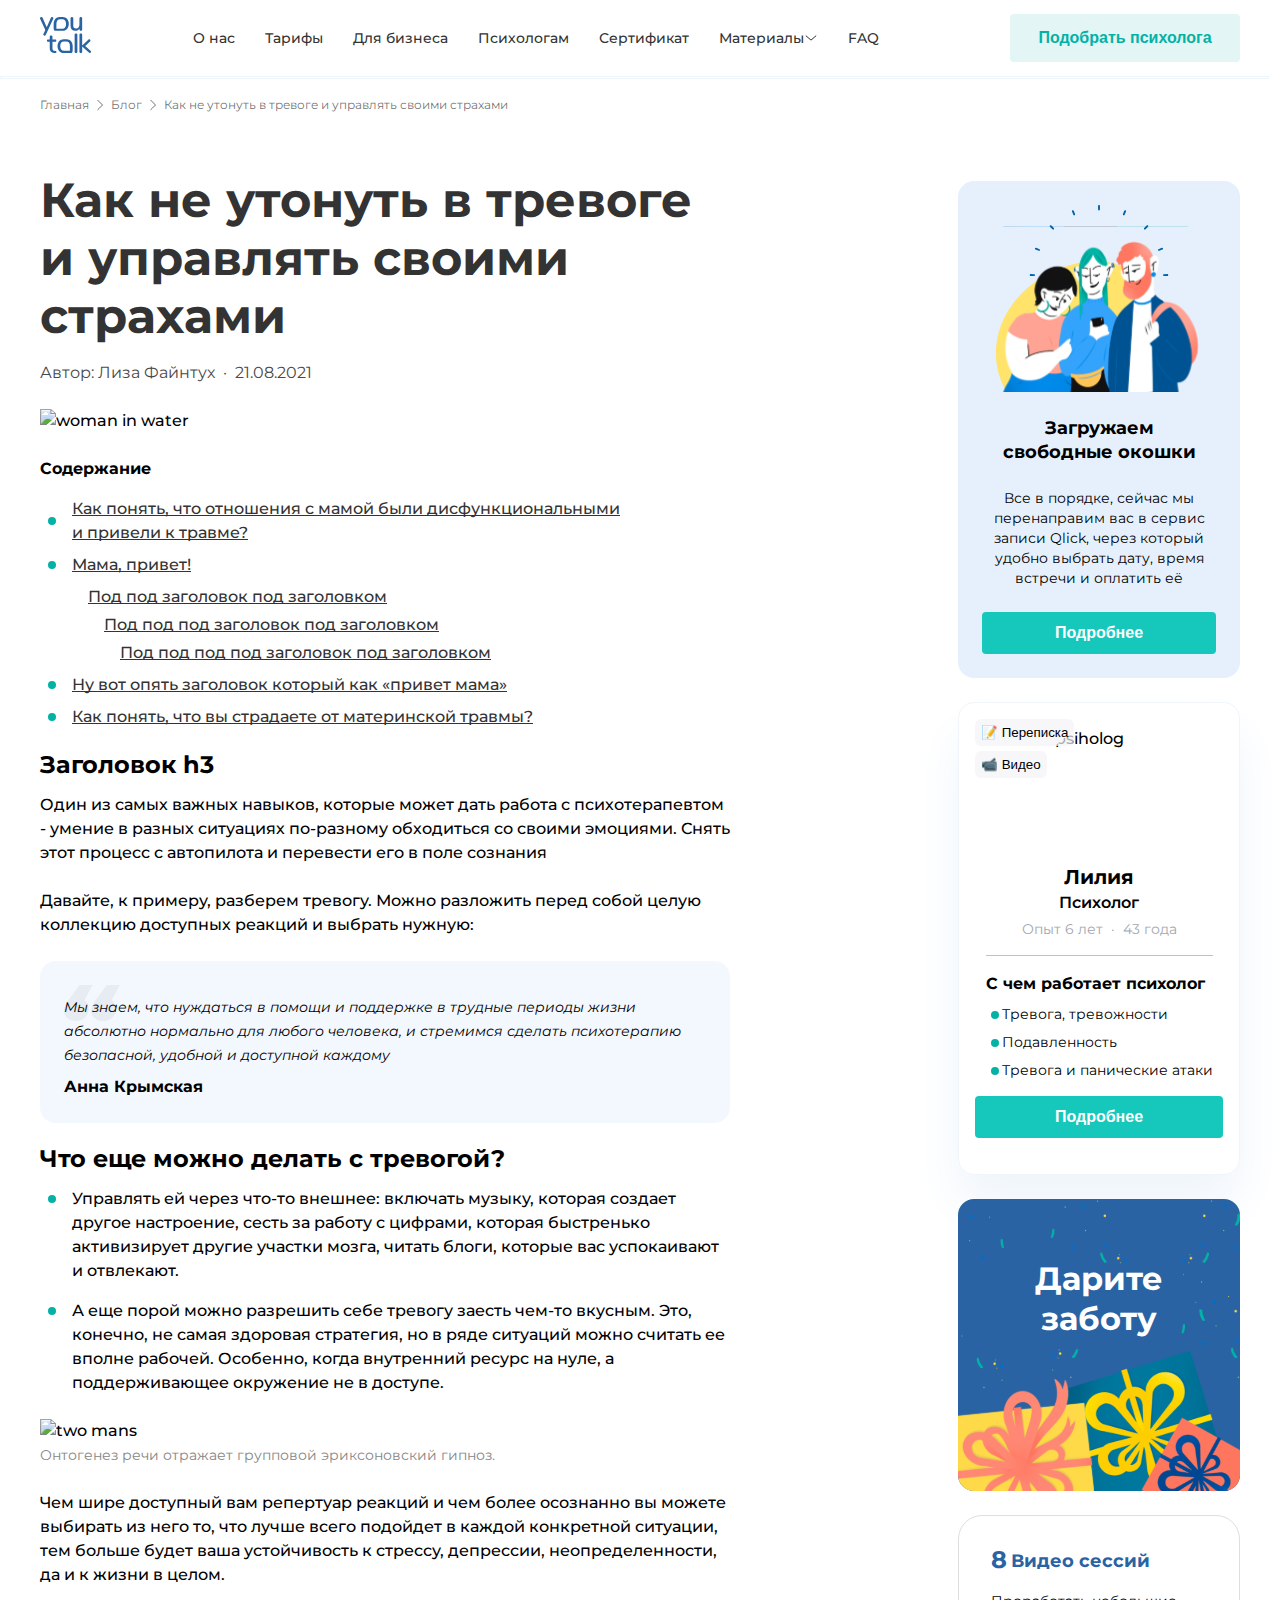
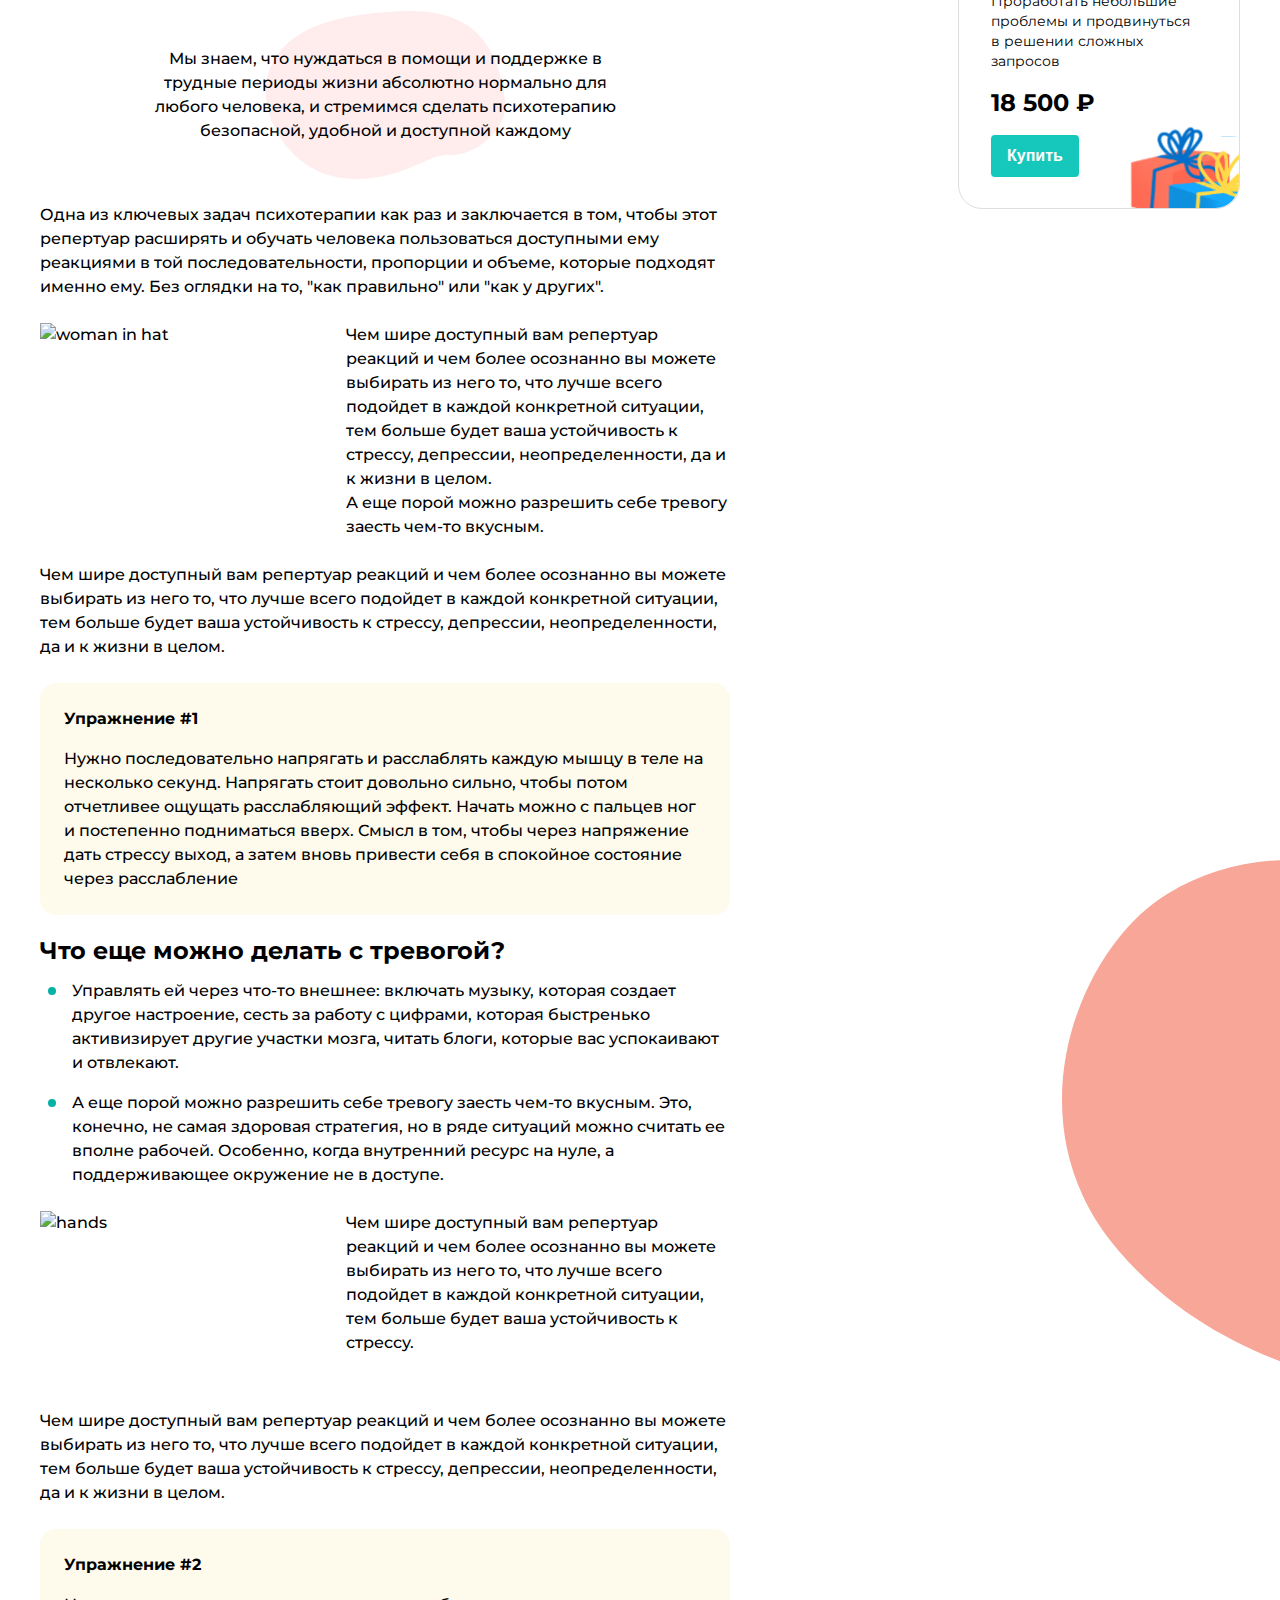
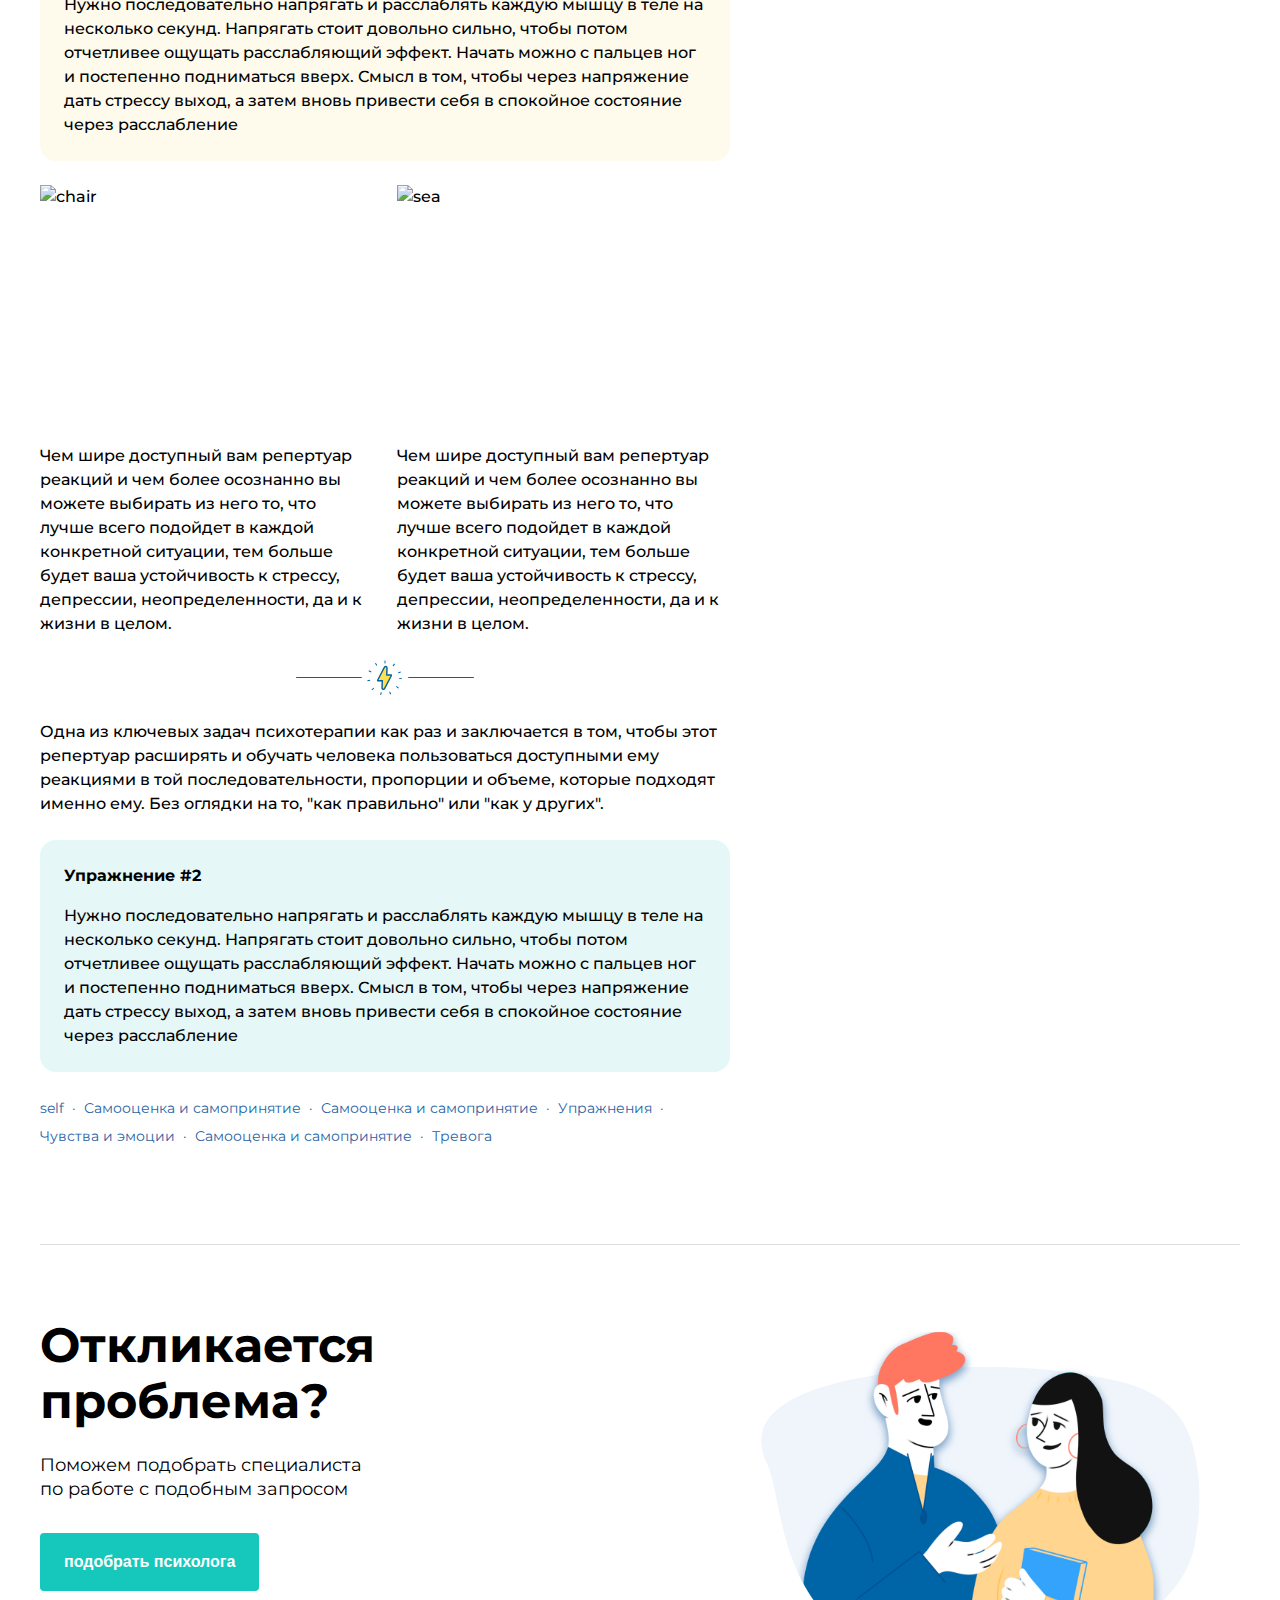
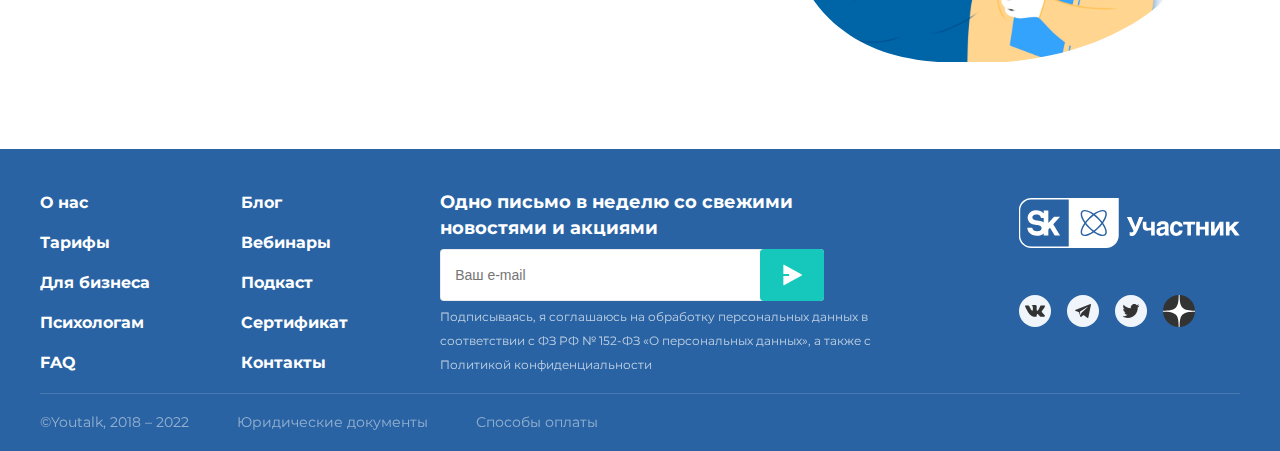
==== commit 9f394fe6: "Add files via upload" ====
--- a/pages/statya.html
+++ b/pages/statya.html
@@ -40,7 +40,7 @@
                 <a class="mainblock__chosedpage-link" href="#">Главная</a> <img class="mainblock__chosedpage-arrow" src="../images/arrow.svg" alt="arrow"><a class="mainblock__chosedpage-link" href="#">Блог</a> <img class="mainblock__chosedpage-arrow" src="../images/arrow.svg" alt="arrow"><a class="mainblock__chosedpage-link" href="#"> Как не утонуть в тревоге и управлять своими страхами</a>
                 </div>
                 <h1 class="mainblock__title">Как не утонуть в тревоге и управлять своими страхами</h1>
-                <div class="mainblock__author-date"><p class="mainblock__author">Автор: Лиза Файнтух</p>&middot;<p class="mainblock__date">21.08.2021</p></div>
+                <div class="mainblock__author-date"><p class="mainblock__author">Автор: Лиза Файнтух</p>&middot;<p class="mainblock__date">21.08.2021</p><div class="mainblock__selfmobile">&middot;<a class="mainblock__self" href="#">Self</a></div></div>
                 <img class="mainblock__image-big" src="https://s3-alpha-sig.figma.com/img/b7dc/ad34/9157d46c6d119db1539be8ec7f399305?Expires=1737936000&Key-Pair-Id=APKAQ4GOSFWCVNEHN3O4&Signature=MaXe4kI48MOLusGzrpqMV09dfLAtDIn9Ypi-tlJaXKX1hdBeKm~NU2KPK5ReN4MmIrsgSlzJ16olAntjgfHMU9DfdBqUTJHBfMz79FjBKJryUAC1vlWZQwj8r4sntdN-eEY4PQRfW4A7Xt2owKxszsqH7Rh~cFqtzUuuAi5fJW6HyddvkqEZrDMfn~M7o8W~cC6gXaM4ISZ2c4FCqy~lqdmZhPiVToW7bqSZHO9SQeD4PoU9g6fWEK0QL9MaTiyKAgJilA-WvhlqFTGLmdr72MeU-lkm~Ra11FMhR1MfnovPeH-EnV6NnKx-f0h-eT~78a703XEUr-XOiZc1QGG3PA__" alt="woman in water">
                 <div class="mainblock__list">
                     <h4 class="mainblock__list-title">Содержание</h4>
--- a/css/statya.css
+++ b/css/statya.css
@@ -35,7 +35,7 @@
     background-repeat: no-repeat;
     background-position-y: 5680px, 2460px, 5269px;
     background-position-x: center, right, right;
-    background-size: 100vw, (686px 606px), (272px 240px);
+    background-size: 100%, (686px 606px), (272px 240px);
     background-size: cover, auto, auto;
 }
 @media screen and (max-width: 1024px){
@@ -118,7 +118,7 @@
 .header__line-hr {
     grid-area: hr;
     border: rgba(239, 245, 251, 1) solid 1px;
-    width: 100%;
+    width: 99%;
     margin: 0;
 }
 /* Основной контент*/
@@ -174,6 +174,20 @@
     font-size: 14;
     font-weight: 400;
     color: rgba(73, 73, 73, 1);
+    text-wrap: nowrap;
+}
+.mainblock__self {
+    color: rgba(41, 99, 163, 1);
+    text-decoration: none;
+}
+.mainblock__selfmobile {
+    display: inline-flex;
+    gap: 8px;
+}
+@media screen and (min-width: 1025px){
+    .mainblock__selfmobile {
+        display: none;
+    }
 }
 @media screen and (max-width: 414px){
     h1.mainblock__title {
@@ -183,6 +197,13 @@
 @media screen and (max-width: 320px){
     h1.mainblock__title {
         font-size: 24px;
+    }
+    .mainblock__author-date {
+        gap: 4px;
+        font-size: 13px;
+    }
+    .mainblock__selfmobile {
+        gap: 4px;
     }
 }
 .mainblock__image-big {
@@ -700,7 +721,7 @@
     z-index: 2;
 }
 .mainblock__right-side4 {
-    border-radius: 16px;
+    border-radius: 24px;
     border: rgba(222, 222, 222, 1) solid 1px;
     height: 292px;
     position: relative;
@@ -759,9 +780,6 @@
 @media screen and (max-width: 768px) {
     .mainblock__right-side3, .mainblock__right-side4 {
         height: 242px;
-    }
-    .mainblock__right-side4 {
-        border-radius: 24px;
     }
     .mainblock__right-side3-text {
         margin-top: 20px;
